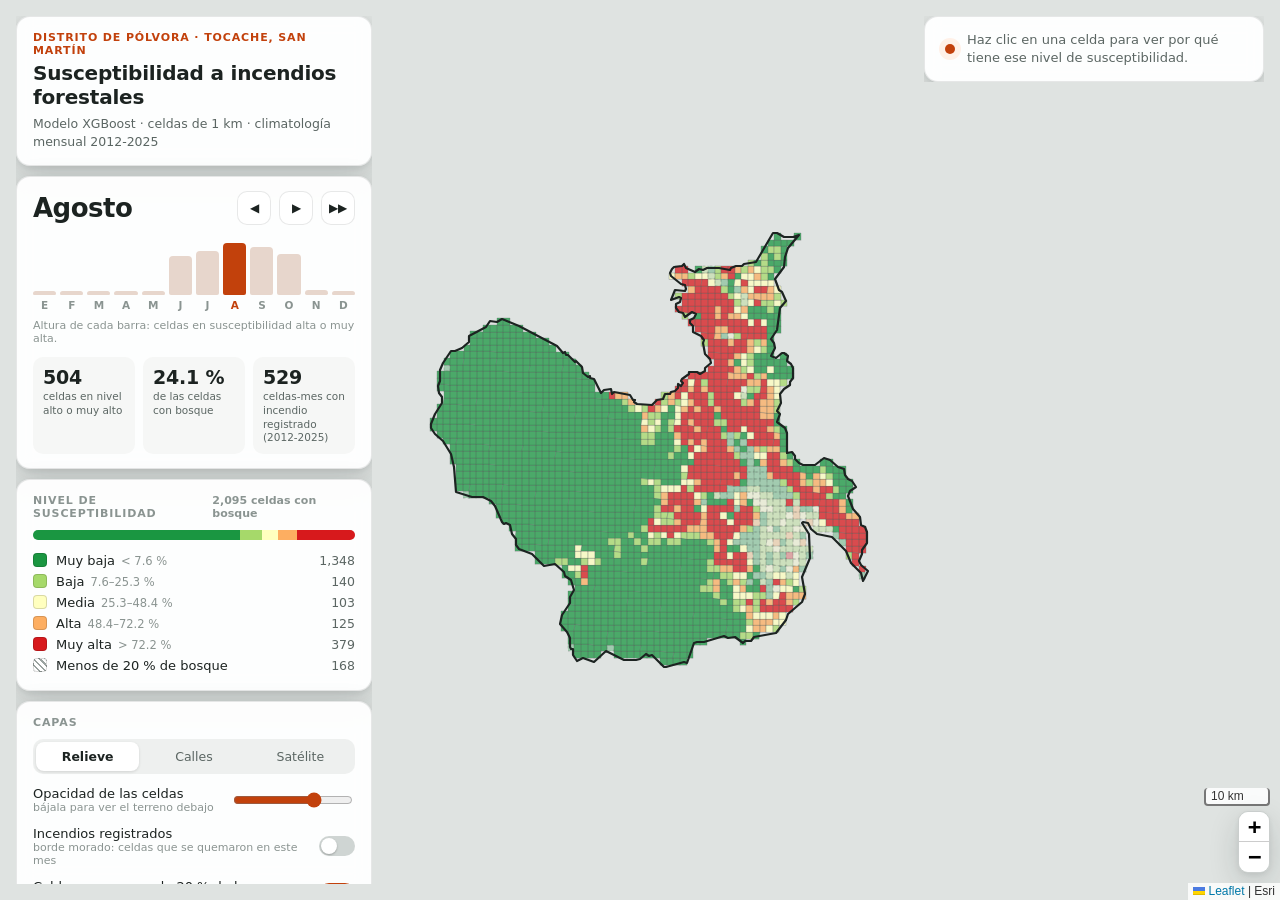
==== visor/index.html @ 97276f07 "Visor web del proyecto" ====
<!DOCTYPE html>
<!--
Visor de susceptibilidad mensual a incendios forestales - distrito de Polvora.
Abrir este archivo con doble clic (no necesita servidor). Lee:
  lib/leaflet.js, lib/leaflet.css  (copia local de Leaflet 1.9.4)
  datos.js                         (generado por src/fase8_mapas.py)
El mapa base (Esri) necesita internet; sin conexion las celdas se muestran
igual sobre fondo gris. OpenStreetMap y CARTO no se usan porque rechazan
las paginas abiertas como archivo local.
-->
<html lang="es">
<head>
<meta charset="utf-8">
<meta name="viewport" content="width=device-width, initial-scale=1">
<title>Susceptibilidad a incendios forestales · Pólvora</title>
<link rel="stylesheet" href="lib/leaflet.css">
<style>
  :root {
    --fondo-panel: rgba(255, 255, 255, 0.94);
    --texto: #1c2321;
    --texto-suave: #5b6663;
    --texto-tenue: #8a9491;
    --borde: rgba(28, 35, 33, 0.10);
    --acento: #c2410c;
    --acento-suave: #fff1e8;
    --sube: #c0262d;
    --baja: #2563a8;
    --sombra: 0 10px 30px rgba(20, 30, 28, 0.16), 0 2px 6px rgba(20, 30, 28, 0.08);
    --radio: 14px;
  }
  * { box-sizing: border-box; }
  html, body { margin: 0; height: 100%; }
  body {
    font-family: "Segoe UI Variable Text", "Segoe UI", system-ui, -apple-system, Roboto, sans-serif;
    color: var(--texto); background: #dfe3e1; overflow: hidden;
    -webkit-font-smoothing: antialiased;
  }
  #mapa { position: absolute; inset: 0; background: #dfe3e1; }
  .num { font-variant-numeric: tabular-nums; }

  /* ---------- paneles flotantes ---------- */
  .panel {
    position: absolute; z-index: 1000; top: 16px;
    max-height: calc(100% - 32px); overflow-y: auto; scrollbar-width: thin;
    display: flex; flex-direction: column; gap: 10px;
  }
  #panel { left: 16px; width: 356px; }
  #detalle { right: 16px; width: 340px; }
  #detalleContenido { display: flex; flex-direction: column; gap: 10px; }
  #detalleContenido[hidden] { display: none; }
  .tarjeta {
    background: var(--fondo-panel); backdrop-filter: blur(8px);
    border: 1px solid var(--borde); border-radius: var(--radio); box-shadow: var(--sombra);
    padding: 14px 16px;
  }
  .eyebrow { font-size: 11px; letter-spacing: .08em; text-transform: uppercase; color: var(--acento); font-weight: 600; }
  h1 { font-size: 20px; line-height: 1.2; margin: 4px 0 6px; font-weight: 700; letter-spacing: -.01em; }
  .sub { font-size: 12.5px; color: var(--texto-suave); line-height: 1.45; }
  h2 {
    font-size: 11px; letter-spacing: .08em; text-transform: uppercase; color: var(--texto-tenue);
    margin: 0 0 10px; font-weight: 600; display: flex; align-items: center; justify-content: space-between;
  }

  /* ---------- mes y linea de tiempo ---------- */
  .mes-cabecera { display: flex; align-items: center; gap: 8px; margin-bottom: 12px; }
  .mes-nombre { font-size: 26px; font-weight: 700; letter-spacing: -.02em; flex: 1; }
  .boton-icono {
    width: 34px; height: 34px; border-radius: 10px; border: 1px solid var(--borde); background: #fff;
    display: grid; place-items: center; cursor: pointer; color: var(--texto); font-size: 12px;
    transition: background .15s, border-color .15s;
  }
  .boton-icono:hover { background: #f3f5f4; }
  .boton-icono.activo { background: var(--acento); border-color: var(--acento); color: #fff; }
  .linea-tiempo { display: grid; grid-template-columns: repeat(12, 1fr); gap: 4px; align-items: end; height: 74px; }
  .barra-mes { display: flex; flex-direction: column; align-items: center; gap: 4px; height: 100%; justify-content: flex-end; cursor: pointer; }
  .barra-mes .barra { width: 100%; border-radius: 4px 4px 2px 2px; background: #e7d6cc; min-height: 3px; transition: background .15s; }
  .barra-mes:hover .barra { background: #f0a57c; }
  .barra-mes.activo .barra { background: var(--acento); }
  .barra-mes .letra { font-size: 10.5px; color: var(--texto-tenue); font-weight: 600; }
  .barra-mes.activo .letra { color: var(--acento); }
  .nota-linea { font-size: 11px; color: var(--texto-tenue); margin-top: 8px; }

  .kpis { display: grid; grid-template-columns: repeat(3, 1fr); gap: 8px; margin-top: 12px; }
  .kpi { background: #f6f7f6; border-radius: 10px; padding: 9px 10px; }
  .kpi .valor { font-size: 19px; font-weight: 700; letter-spacing: -.01em; }
  .kpi .etiqueta { font-size: 10.5px; color: var(--texto-suave); line-height: 1.3; margin-top: 2px; }

  /* ---------- leyenda ---------- */
  .barra-proporcion { display: flex; height: 10px; border-radius: 5px; overflow: hidden; margin-bottom: 10px; background: #eee; }
  .barra-proporcion span { transition: flex-grow .3s ease; }
  .fila-leyenda { display: grid; grid-template-columns: 14px 1fr auto; gap: 9px; align-items: center; font-size: 13px; padding: 3px 0; }
  .muestra { width: 14px; height: 14px; border-radius: 4px; border: 1px solid rgba(0,0,0,.15); }
  .rango { color: var(--texto-tenue); font-size: 11.5px; margin-left: 6px; }
  .conteo { color: var(--texto-suave); font-size: 12.5px; }
  .rayado { background: repeating-linear-gradient(45deg, #fff, #fff 3px, #9aa3a0 3px, #9aa3a0 4.5px); }

  /* ---------- capas ---------- */
  .segmentado { display: grid; grid-template-columns: repeat(3, 1fr); background: #eef0ef; border-radius: 10px; padding: 3px; gap: 3px; }
  .segmentado button {
    border: 0; background: transparent; padding: 7px 4px; border-radius: 8px; font: inherit; font-size: 12.5px;
    color: var(--texto-suave); cursor: pointer;
  }
  .segmentado button.activo { background: #fff; color: var(--texto); font-weight: 600; box-shadow: 0 1px 3px rgba(0,0,0,.12); }
  .control { display: flex; align-items: center; justify-content: space-between; gap: 12px; font-size: 13px; margin-top: 12px; }
  .control .texto small { display: block; color: var(--texto-tenue); font-size: 11px; }
  input[type=range] { width: 120px; accent-color: var(--acento); }
  .interruptor { position: relative; width: 36px; height: 20px; flex-shrink: 0; }
  .interruptor input { opacity: 0; width: 0; height: 0; }
  .interruptor span { position: absolute; inset: 0; background: #cfd5d3; border-radius: 20px; cursor: pointer; transition: background .2s; }
  .interruptor span::before {
    content: ""; position: absolute; width: 16px; height: 16px; left: 2px; top: 2px; background: #fff;
    border-radius: 50%; transition: transform .2s; box-shadow: 0 1px 2px rgba(0,0,0,.25);
  }
  .interruptor input:checked + span { background: var(--acento); }
  .interruptor input:checked + span::before { transform: translateX(16px); }

  details summary { cursor: pointer; font-size: 13px; font-weight: 600; list-style: none; display: flex; justify-content: space-between; }
  details summary::-webkit-details-marker { display: none; }
  details summary::after { content: "+"; color: var(--texto-tenue); font-weight: 400; }
  details[open] summary::after { content: "−"; }
  details p { font-size: 12.5px; color: var(--texto-suave); line-height: 1.55; margin: 8px 0 0; }

  /* ---------- detalle de celda ---------- */
  .detalle-cabecera { display: flex; justify-content: space-between; align-items: flex-start; }
  .cerrar { border: 0; background: transparent; font-size: 22px; line-height: 1; color: var(--texto-tenue); cursor: pointer; padding: 0 4px; }
  .cerrar:hover { color: var(--texto); }
  .indice { display: flex; align-items: center; gap: 12px; margin: 6px 0 6px; }
  .indice .grande { font-size: 40px; font-weight: 700; letter-spacing: -.03em; }
  .insignia { display: inline-block; padding: 4px 11px; border-radius: 20px; font-size: 12px; font-weight: 700; }
  .aclaracion { font-size: 11.5px; color: var(--texto-tenue); line-height: 1.4; }
  .aviso { margin-top: 8px; font-size: 12px; background: #fff7e0; border: 1px solid #f1dc9c; color: #6b5310; border-radius: 8px; padding: 6px 9px; }

  .factor { padding: 9px 0; border-top: 1px solid var(--borde); }
  .factor:first-child { border-top: 0; padding-top: 0; }
  .factor-cabecera { display: flex; justify-content: space-between; gap: 8px; font-size: 13.5px; }
  .factor-cabecera b { font-weight: 600; }
  .factor-meta { font-size: 11.5px; color: var(--texto-tenue); margin: 2px 0 7px; }
  .pista { position: relative; height: 8px; background: #eef0ef; border-radius: 4px; }
  .pista::after { content: ""; position: absolute; left: 50%; top: -3px; bottom: -3px; width: 1.5px; background: #9aa3a0; }
  .pista .relleno { position: absolute; top: 0; bottom: 0; border-radius: 4px; }
  .efecto { font-size: 12px; font-weight: 600; white-space: nowrap; }
  .efecto.sube { color: var(--sube); } .efecto.baja { color: var(--baja); }
  .ejes { display: flex; justify-content: space-between; font-size: 10.5px; color: var(--texto-tenue); margin-top: 8px; }

  .anio { display: grid; grid-template-columns: repeat(12, 1fr); gap: 3px; align-items: end; height: 70px; }
  .anio .col { display: flex; flex-direction: column; align-items: center; justify-content: flex-end; gap: 3px; height: 100%; cursor: pointer; }
  .anio .col .b { width: 100%; border-radius: 3px; min-height: 3px; border: 1px solid rgba(0,0,0,.12); }
  .anio .col span { font-size: 10px; color: var(--texto-tenue); }
  .anio .col.activo span { color: var(--texto); font-weight: 700; }
  .anio .col.activo .b { outline: 2px solid var(--texto); outline-offset: 1px; }
  .anio .fuego { font-size: 9px; color: #7a1fa2 !important; height: 10px; line-height: 10px; }

  .datos { display: grid; grid-template-columns: 1fr auto; gap: 6px 12px; font-size: 12.5px; margin: 0; }
  .datos dt { color: var(--texto-suave); }
  .datos dd { margin: 0; text-align: right; font-weight: 600; }

  .vacio-detalle { font-size: 13px; color: var(--texto-suave); display: flex; gap: 12px; align-items: center; line-height: 1.4; }
  .vacio-detalle .punto { width: 10px; height: 10px; border-radius: 50%; background: var(--acento); box-shadow: 0 0 0 6px var(--acento-suave); flex-shrink: 0; margin-left: 4px; }

  /* ---------- leaflet ---------- */
  .leaflet-bar { border: 1px solid var(--borde) !important; box-shadow: var(--sombra) !important; border-radius: 10px !important; overflow: hidden; }
  .leaflet-control-scale-line { border-radius: 4px; background: rgba(255,255,255,.85); }
  .tooltip-celda {
    background: #1c2321; color: #fff; border: 0; border-radius: 8px; padding: 6px 9px;
    font: 12px "Segoe UI", system-ui, sans-serif; box-shadow: 0 4px 12px rgba(0,0,0,.25);
  }
  .tooltip-celda::before { display: none; }
  .tooltip-celda b { font-weight: 700; }

  @media (max-width: 820px) {
    #panel { left: 8px; right: 8px; top: auto; bottom: 8px; width: auto; max-height: 46%; }
    #detalle { left: 8px; right: 8px; top: 8px; width: auto; max-height: 50%; }
    .kpi .valor { font-size: 16px; }
  }
</style>
</head>
<body>
<div id="mapa"></div>

<aside id="panel" class="panel">
  <section class="tarjeta">
    <div class="eyebrow">Distrito de Pólvora · Tocache, San Martín</div>
    <h1>Susceptibilidad a incendios forestales</h1>
    <div class="sub" id="subtitulo"></div>
  </section>

  <section class="tarjeta">
    <div class="mes-cabecera">
      <div class="mes-nombre" id="mesNombre"></div>
      <button class="boton-icono" id="anterior" title="Mes anterior (←)">&#9664;</button>
      <button class="boton-icono" id="reproducir" title="Recorrer los 12 meses (barra espaciadora)">&#9654;</button>
      <button class="boton-icono" id="siguiente" title="Mes siguiente (→)">&#9654;&#9654;</button>
    </div>
    <div class="linea-tiempo" id="lineaTiempo"></div>
    <div class="nota-linea">Altura de cada barra: celdas en susceptibilidad alta o muy alta.</div>
    <div class="kpis">
      <div class="kpi"><div class="valor num" id="kpiAlto"></div><div class="etiqueta">celdas en nivel alto o muy alto</div></div>
      <div class="kpi"><div class="valor num" id="kpiPct"></div><div class="etiqueta">de las celdas con bosque</div></div>
      <div class="kpi"><div class="valor num" id="kpiFuegos"></div><div class="etiqueta">celdas-mes con incendio registrado (2012-2025)</div></div>
    </div>
  </section>

  <section class="tarjeta">
    <h2>Nivel de susceptibilidad <span id="totalCeldas" class="num" style="text-transform:none;letter-spacing:0"></span></h2>
    <div class="barra-proporcion" id="barraProporcion"></div>
    <div id="leyenda"></div>
  </section>

  <section class="tarjeta">
    <h2>Capas</h2>
    <div class="segmentado" id="fondos"></div>
    <div class="control">
      <div class="texto">Opacidad de las celdas<small>bájala para ver el terreno debajo</small></div>
      <input type="range" id="opacidad" min="0.15" max="1" step="0.05" value="0.75">
    </div>
    <div class="control">
      <div class="texto">Incendios registrados<small>borde morado: celdas que se quemaron en este mes</small></div>
      <label class="interruptor"><input type="checkbox" id="verHistoricos"><span></span></label>
    </div>
    <div class="control">
      <div class="texto">Celdas con menos de 20 % de bosque<small>fuera del dominio del modelo (rayadas)</small></div>
      <label class="interruptor"><input type="checkbox" id="verFueraDominio" checked><span></span></label>
    </div>
  </section>

  <section class="tarjeta">
    <details>
      <summary>Cómo leer este mapa</summary>
      <p id="notaMetodo"></p>
    </details>
  </section>
</aside>

<aside id="detalle" class="panel">
  <section class="tarjeta" id="detalleVacio">
    <div class="vacio-detalle"><span class="punto"></span>Haz clic en una celda para ver por qué tiene ese nivel de susceptibilidad.</div>
  </section>
  <div id="detalleContenido" hidden>
    <section class="tarjeta">
      <div class="detalle-cabecera">
        <div class="eyebrow" id="dCelda"></div>
        <button class="cerrar" id="cerrar" title="Cerrar (Esc)">&times;</button>
      </div>
      <div class="indice"><span class="grande num" id="dProb"></span><span class="insignia" id="dNivel"></span></div>
      <div class="aclaracion">Índice relativo del modelo: sirve para comparar celdas y meses, no es la probabilidad real de que ocurra un incendio.</div>
      <div id="dAviso"></div>
    </section>
    <section class="tarjeta">
      <h2>¿Por qué este nivel? <span style="text-transform:none;letter-spacing:0">factores SHAP</span></h2>
      <div id="dFactores"></div>
      <div class="ejes"><span>&#9664; reduce el riesgo</span><span>aumenta el riesgo &#9654;</span></div>
    </section>
    <section class="tarjeta">
      <h2>A lo largo del año <span style="text-transform:none;letter-spacing:0;color:#7a1fa2">● con incendio registrado</span></h2>
      <div class="anio" id="dAnio"></div>
    </section>
    <section class="tarjeta">
      <h2>Datos de la celda</h2>
      <dl class="datos" id="dDatos"></dl>
    </section>
  </div>
</aside>

<script src="lib/leaflet.js"></script>
<script src="datos.js"></script>
<script>
const NOMBRE_DIMENSION = { climatica: "Climática", topografica: "Topográfica", ambiental: "Ambiental", antropogenica: "Antropogénica" };
const LETRAS = ["E", "F", "M", "A", "M", "J", "J", "A", "S", "O", "N", "D"];
const fmt = (v, d = 0) => v.toLocaleString("es-PE", { minimumFractionDigits: d, maximumFractionDigits: d });
const $ = id => document.getElementById(id);

// Resumen por mes, solo con las celdas del dominio del modelo (>= 20 % de bosque)
const dominio = CELDAS.filter(c => c.dom);
const resumen = META.meses.map((_, m) => {
  const conteo = [0, 0, 0, 0, 0];
  dominio.forEach(c => conteo[c.n[m]]++);
  return { conteo, alto: conteo[3] + conteo[4], fuegos: CELDAS.reduce((s, c) => s + c.h[m], 0) };
});
const maxAlto = Math.max(...resumen.map(r => r.alto));

// --- mapa ---
const mapa = L.map("mapa", { preferCanvas: true, zoomControl: false });
L.control.zoom({ position: "bottomright" }).addTo(mapa);
L.control.scale({ imperial: false, position: "bottomright" }).addTo(mapa);
// OpenStreetMap (403) y CARTO (piden clave) rechazan las paginas abiertas como archivo local; Esri si las acepta.
const fondos = {
  "Relieve": L.tileLayer("https://server.arcgisonline.com/ArcGIS/rest/services/World_Topo_Map/MapServer/tile/{z}/{y}/{x}", { maxZoom: 18, attribution: "Esri" }),
  "Calles": L.tileLayer("https://server.arcgisonline.com/ArcGIS/rest/services/World_Street_Map/MapServer/tile/{z}/{y}/{x}", { maxZoom: 18, attribution: "Esri" }),
  "Satélite": L.tileLayer("https://server.arcgisonline.com/ArcGIS/rest/services/World_Imagery/MapServer/tile/{z}/{y}/{x}", { maxZoom: 18, attribution: "Esri, Maxar" }),
};
let fondoActual = "Relieve";
fondos[fondoActual].addTo(mapa);

const limite = L.geoJSON(META.distrito, { style: { color: "#1c2321", weight: 2.2, fill: false }, interactive: false }).addTo(mapa);
const ancho = innerWidth > 820;
mapa.fitBounds(limite.getBounds(), { paddingTopLeft: [ancho ? 390 : 10, 20], paddingBottomRight: [ancho ? 370 : 10, 20] });

let mes = 7;            // agosto: el mes con mas incendios
let seleccion = null;
let temporizador = null;

const poligonos = CELDAS.map((c, i) => {
  const capa = L.polygon(c.g.map(([x, y]) => [y, x]), { weight: 0.3, color: "#5b6663" });
  capa.on("click", () => { seleccion = i; actualizar(); });
  capa.bindTooltip(() =>
    `<b>${fmt(c.p[mes] * 100, 1)} %</b> · ${META.niveles[c.n[mes]]}<br><span style="opacity:.7">${c.id}${c.dom ? "" : " · fuera del dominio"}</span>`,
    { sticky: true, className: "tooltip-celda", direction: "top", offset: [0, -6] });
  return capa.addTo(mapa);
});
limite.bringToFront();

// --- contenido fijo ---
$("subtitulo").textContent = `Modelo ${META.modelo} · celdas de 1 km · climatología mensual 2012-2025`;
$("notaMetodo").innerHTML =
  `Cada celda se colorea según el índice que da el modelo ${META.modelo} con las condiciones típicas del mes: ` +
  `lluvia, temperatura y verdor (NDVI) promedio del mes anterior entre 2012 y 2025, cobertura MapBiomas de 2024, ` +
  `relieve y distancias a carreteras y centros poblados. Los cinco niveles se definieron con cortes naturales de Jenks, ` +
  `iguales para los doce meses, de modo que un color significa lo mismo en todo el año.<br><br>` +
  `El modelo se entrenó solo con celdas de al menos 20 % de bosque; en las demás (rayadas) el resultado es una extrapolación. ` +
  `Al hacer clic en una celda, los factores SHAP muestran cuánto empuja cada indicador el índice hacia arriba o hacia abajo.`;

META.meses.forEach((nombre, m) => {
  const col = document.createElement("div");
  col.className = "barra-mes";
  col.title = `${nombre}: ${resumen[m].alto} celdas en nivel alto o muy alto`;
  col.innerHTML = `<div class="barra" style="height:${Math.max(4, resumen[m].alto / maxAlto * 52)}px"></div><span class="letra">${LETRAS[m]}</span>`;
  col.onclick = () => { detener(); mes = m; actualizar(); };
  $("lineaTiempo").appendChild(col);
});

Object.keys(fondos).forEach(nombre => {
  const b = document.createElement("button");
  b.textContent = nombre;
  b.onclick = () => {
    mapa.removeLayer(fondos[fondoActual]);
    fondoActual = nombre;
    fondos[nombre].addTo(mapa);
    if (nombre === "Satélite" && +$("opacidad").value > 0.55) $("opacidad").value = 0.5;
    actualizar();
  };
  $("fondos").appendChild(b);
});

function detener() {
  clearInterval(temporizador); temporizador = null;
  $("reproducir").classList.remove("activo"); $("reproducir").innerHTML = "&#9654;";
}
$("reproducir").onclick = () => {
  if (temporizador) return detener();
  $("reproducir").classList.add("activo"); $("reproducir").innerHTML = "&#10074;&#10074;";
  temporizador = setInterval(() => { mes = (mes + 1) % 12; actualizar(); }, 1300);
};
$("anterior").onclick = () => { detener(); mes = (mes + 11) % 12; actualizar(); };
$("siguiente").onclick = () => { detener(); mes = (mes + 1) % 12; actualizar(); };
$("cerrar").onclick = () => { seleccion = null; actualizar(); };
["verHistoricos", "verFueraDominio", "opacidad"].forEach(id => $(id).addEventListener("input", actualizar));
document.addEventListener("keydown", e => {
  if (e.key === "ArrowLeft") $("anterior").click();
  if (e.key === "ArrowRight") $("siguiente").click();
  if (e.key === "Escape") $("cerrar").click();
  if (e.key === " ") { e.preventDefault(); $("reproducir").click(); }
});

function rangoNivel(k) {
  const c = [0, ...META.cortes, 1].map(v => fmt(v * 100, 1));
  return k === 0 ? `< ${c[1]} %` : k === 4 ? `> ${c[4]} %` : `${c[k]}–${c[k + 1]} %`;
}

function valorIndicador(c, clave) {
  const mesPrevio = META.meses[(mes + 11) % 12].toLowerCase();
  switch (clave) {
    case "precip_mm": return `${fmt(c.pr[mes], 1)} mm en ${mesPrevio}`;
    case "temp_max_c": return `${fmt(c.tm[mes], 1)} °C en ${mesPrevio}`;
    case "ndvi": return `${fmt(c.nd[mes], 2)} en ${mesPrevio}`;
    case "elevacion": return `${fmt(c.elev)} m`;
    case "pendiente": return `${fmt(c.pend, 1)}°`;
    case "clase_mapbiomas": return META.clases[c.clase] || `clase ${c.clase}`;
    case "dist_carretera_m": return `${fmt(c.dcar / 1000, 1)} km`;
    case "dist_zona_residencial_m": return `${fmt(c.dres / 1000, 1)} km`;
  }
}

// Texto oscuro sobre los colores claros de la escala (baja, media)
const colorTexto = k => (k === 1 || k === 2) ? "#2b2f12" : "#fff";

function pintarMapa() {
  const verHist = $("verHistoricos").checked, verFuera = $("verFueraDominio").checked;
  const op = +$("opacidad").value;
  CELDAS.forEach((c, i) => {
    const visible = c.dom || verFuera;
    const fuego = verHist && c.h[mes] > 0;
    const elegida = i === seleccion;
    poligonos[i].setStyle({
      fillColor: META.colores[c.n[mes]],
      fillOpacity: visible ? (c.dom ? op : op * 0.4) : 0,
      opacity: visible ? 1 : 0,
      color: elegida ? "#111" : fuego ? "#7a1fa2" : "#5b6663",
      weight: elegida ? 3 : fuego ? 2 : 0.3,
      dashArray: c.dom || elegida ? null : "2 3",
    });
  });
  if (seleccion !== null) poligonos[seleccion].bringToFront();
}

function pintarPanel() {
  const r = resumen[mes];
  $("mesNombre").textContent = META.meses[mes];
  document.querySelectorAll(".barra-mes").forEach((b, m) => b.classList.toggle("activo", m === mes));
  document.querySelectorAll("#fondos button").forEach(b => b.classList.toggle("activo", b.textContent === fondoActual));
  $("kpiAlto").textContent = fmt(r.alto);
  $("kpiPct").textContent = `${fmt(r.alto / dominio.length * 100, 1)} %`;
  $("kpiFuegos").textContent = fmt(r.fuegos);

  $("totalCeldas").textContent = `${fmt(dominio.length)} celdas con bosque`;
  $("barraProporcion").innerHTML = r.conteo.map((n, k) => `<span style="flex-grow:${n};background:${META.colores[k]}"></span>`).join("");
  $("leyenda").innerHTML = META.niveles.map((nombre, k) =>
    `<div class="fila-leyenda"><span class="muestra" style="background:${META.colores[k]}"></span>` +
    `<span>${nombre}<span class="rango">${rangoNivel(k)}</span></span><span class="conteo num">${fmt(r.conteo[k])}</span></div>`
  ).join("") +
    `<div class="fila-leyenda"><span class="muestra rayado"></span><span>Menos de 20 % de bosque</span><span class="conteo num">${fmt(CELDAS.length - dominio.length)}</span></div>`;
}

function pintarDetalle() {
  const hay = seleccion !== null;
  $("detalleVacio").hidden = hay;
  $("detalleContenido").hidden = !hay;
  if (!hay) return;
  const c = CELDAS[seleccion], k = c.n[mes];

  $("dCelda").textContent = `Celda ${c.id} · ${META.meses[mes]}`;
  $("dProb").textContent = `${fmt(c.p[mes] * 100, 1)} %`;
  $("dNivel").textContent = META.niveles[k];
  $("dNivel").style.background = META.colores[k];
  $("dNivel").style.color = colorTexto(k);
  $("dAviso").innerHTML = c.dom ? "" :
    `<div class="aviso">Esta celda tiene ${fmt(c.bosque, 1)} % de bosque, menos del 20 % con que se entrenó el modelo: tómalo como una extrapolación.</div>`;

  const factores = c.f[mes];
  const maxAbs = Math.max(...factores.map(([, v]) => Math.abs(v)));
  $("dFactores").innerHTML = factores.map(([idx, v], r) => {
    const sube = v >= 0, largo = Math.abs(v) / maxAbs * 50;
    const relleno = sube ? `left:50%;width:${largo}%;background:var(--sube)` : `right:50%;width:${largo}%;background:var(--baja)`;
    return `<div class="factor">
      <div class="factor-cabecera"><span>${r + 1}. <b>${META.indicadores[idx]}</b></span>
        <span class="efecto ${sube ? "sube" : "baja"}">${sube ? "▲ aumenta" : "▼ reduce"}</span></div>
      <div class="factor-meta">${NOMBRE_DIMENSION[META.dimension[idx]]} · ${valorIndicador(c, META.claves[idx])} · SHAP ${sube ? "+" : ""}${fmt(v, 2)}</div>
      <div class="pista"><div class="relleno" style="${relleno}"></div></div>
    </div>`;
  }).join("");

  const maxP = Math.max(...c.p, 1e-9);
  $("dAnio").innerHTML = c.p.map((p, m) =>
    `<div class="col${m === mes ? " activo" : ""}" data-mes="${m}"
       title="${META.meses[m]}: ${fmt(p * 100, 1)} % · ${META.niveles[c.n[m]]}${c.h[m] ? ` · ${c.h[m]} incendio(s) registrado(s)` : ""}">
      <span class="fuego">${c.h[m] ? "●" : ""}</span>
      <div class="b" style="height:${Math.max(3, p / maxP * 42)}px;background:${META.colores[c.n[m]]}"></div><span>${LETRAS[m]}</span></div>`
  ).join("");
  document.querySelectorAll("#dAnio .col").forEach(col => col.onclick = () => { detener(); mes = +col.dataset.mes; actualizar(); });

  $("dDatos").innerHTML = [
    ["Bosque en 2024", `${fmt(c.bosque, 1)} %`],
    ["Cobertura 2024", META.clases[c.clase] || `clase ${c.clase}`],
    ["Elevación", `${fmt(c.elev)} m`],
    ["Pendiente", `${fmt(c.pend, 1)}°`],
    ["Distancia a carretera", `${fmt(c.dcar / 1000, 1)} km`],
    ["Distancia a centro poblado", `${fmt(c.dres / 1000, 1)} km`],
    [`Incendios en ${META.meses[mes].toLowerCase()} (2012-2025)`, fmt(c.h[mes])],
    ["Incendios en todo el año (2012-2025)", fmt(c.h.reduce((a, b) => a + b, 0))],
  ].map(([k, v]) => `<dt>${k}</dt><dd class="num">${v}</dd>`).join("");
}

function actualizar() { pintarMapa(); pintarPanel(); pintarDetalle(); }
actualizar();
</script>
</body>
</html>
---- visor/lib/leaflet.css ----
/* required styles */

.leaflet-pane,
.leaflet-tile,
.leaflet-marker-icon,
.leaflet-marker-shadow,
.leaflet-tile-container,
.leaflet-pane > svg,
.leaflet-pane > canvas,
.leaflet-zoom-box,
.leaflet-image-layer,
.leaflet-layer {
	position: absolute;
	left: 0;
	top: 0;
	}
.leaflet-container {
	overflow: hidden;
	}
.leaflet-tile,
.leaflet-marker-icon,
.leaflet-marker-shadow {
	-webkit-user-select: none;
	   -moz-user-select: none;
	        user-select: none;
	  -webkit-user-drag: none;
	}
/* Prevents IE11 from highlighting tiles in blue */
.leaflet-tile::selection {
	background: transparent;
}
/* Safari renders non-retina tile on retina better with this, but Chrome is worse */
.leaflet-safari .leaflet-tile {
	image-rendering: -webkit-optimize-contrast;
	}
/* hack that prevents hw layers "stretching" when loading new tiles */
.leaflet-safari .leaflet-tile-container {
	width: 1600px;
	height: 1600px;
	-webkit-transform-origin: 0 0;
	}
.leaflet-marker-icon,
.leaflet-marker-shadow {
	display: block;
	}
/* .leaflet-container svg: reset svg max-width decleration shipped in Joomla! (joomla.org) 3.x */
/* .leaflet-container img: map is broken in FF if you have max-width: 100% on tiles */
.leaflet-container .leaflet-overlay-pane svg {
	max-width: none !important;
	max-height: none !important;
	}
.leaflet-container .leaflet-marker-pane img,
.leaflet-container .leaflet-shadow-pane img,
.leaflet-container .leaflet-tile-pane img,
.leaflet-container img.leaflet-image-layer,
.leaflet-container .leaflet-tile {
	max-width: none !important;
	max-height: none !important;
	width: auto;
	padding: 0;
	}

.leaflet-container img.leaflet-tile {
	/* See: https://bugs.chromium.org/p/chromium/issues/detail?id=600120 */
	mix-blend-mode: plus-lighter;
}

.leaflet-container.leaflet-touch-zoom {
	-ms-touch-action: pan-x pan-y;
	touch-action: pan-x pan-y;
	}
.leaflet-container.leaflet-touch-drag {
	-ms-touch-action: pinch-zoom;
	/* Fallback for FF which doesn't support pinch-zoom */
	touch-action: none;
	touch-action: pinch-zoom;
}
.leaflet-container.leaflet-touch-drag.leaflet-touch-zoom {
	-ms-touch-action: none;
	touch-action: none;
}
.leaflet-container {
	-webkit-tap-highlight-color: transparent;
}
.leaflet-container a {
	-webkit-tap-highlight-color: rgba(51, 181, 229, 0.4);
}
.leaflet-tile {
	filter: inherit;
	visibility: hidden;
	}
.leaflet-tile-loaded {
	visibility: inherit;
	}
.leaflet-zoom-box {
	width: 0;
	height: 0;
	-moz-box-sizing: border-box;
	     box-sizing: border-box;
	z-index: 800;
	}
/* workaround for https://bugzilla.mozilla.org/show_bug.cgi?id=888319 */
.leaflet-overlay-pane svg {
	-moz-user-select: none;
	}

.leaflet-pane         { z-index: 400; }

.leaflet-tile-pane    { z-index: 200; }
.leaflet-overlay-pane { z-index: 400; }
.leaflet-shadow-pane  { z-index: 500; }
.leaflet-marker-pane  { z-index: 600; }
.leaflet-tooltip-pane   { z-index: 650; }
.leaflet-popup-pane   { z-index: 700; }

.leaflet-map-pane canvas { z-index: 100; }
.leaflet-map-pane svg    { z-index: 200; }

.leaflet-vml-shape {
	width: 1px;
	height: 1px;
	}
.lvml {
	behavior: url(#default#VML);
	display: inline-block;
	position: absolute;
	}


/* control positioning */

.leaflet-control {
	position: relative;
	z-index: 800;
	pointer-events: visiblePainted; /* IE 9-10 doesn't have auto */
	pointer-events: auto;
	}
.leaflet-top,
.leaflet-bottom {
	position: absolute;
	z-index: 1000;
	pointer-events: none;
	}
.leaflet-top {
	top: 0;
	}
.leaflet-right {
	right: 0;
	}
.leaflet-bottom {
	bottom: 0;
	}
.leaflet-left {
	left: 0;
	}
.leaflet-control {
	float: left;
	clear: both;
	}
.leaflet-right .leaflet-control {
	float: right;
	}
.leaflet-top .leaflet-control {
	margin-top: 10px;
	}
.leaflet-bottom .leaflet-control {
	margin-bottom: 10px;
	}
.leaflet-left .leaflet-control {
	margin-left: 10px;
	}
.leaflet-right .leaflet-control {
	margin-right: 10px;
	}


/* zoom and fade animations */

.leaflet-fade-anim .leaflet-popup {
	opacity: 0;
	-webkit-transition: opacity 0.2s linear;
	   -moz-transition: opacity 0.2s linear;
	        transition: opacity 0.2s linear;
	}
.leaflet-fade-anim .leaflet-map-pane .leaflet-popup {
	opacity: 1;
	}
.leaflet-zoom-animated {
	-webkit-transform-origin: 0 0;
	    -ms-transform-origin: 0 0;
	        transform-origin: 0 0;
	}
svg.leaflet-zoom-animated {
	will-change: transform;
}

.leaflet-zoom-anim .leaflet-zoom-animated {
	-webkit-transition: -webkit-transform 0.25s cubic-bezier(0,0,0.25,1);
	   -moz-transition:    -moz-transform 0.25s cubic-bezier(0,0,0.25,1);
	        transition:         transform 0.25s cubic-bezier(0,0,0.25,1);
	}
.leaflet-zoom-anim .leaflet-tile,
.leaflet-pan-anim .leaflet-tile {
	-webkit-transition: none;
	   -moz-transition: none;
	        transition: none;
	}

.leaflet-zoom-anim .leaflet-zoom-hide {
	visibility: hidden;
	}


/* cursors */

.leaflet-interactive {
	cursor: pointer;
	}
.leaflet-grab {
	cursor: -webkit-grab;
	cursor:    -moz-grab;
	cursor:         grab;
	}
.leaflet-crosshair,
.leaflet-crosshair .leaflet-interactive {
	cursor: crosshair;
	}
.leaflet-popup-pane,
.leaflet-control {
	cursor: auto;
	}
.leaflet-dragging .leaflet-grab,
.leaflet-dragging .leaflet-grab .leaflet-interactive,
.leaflet-dragging .leaflet-marker-draggable {
	cursor: move;
	cursor: -webkit-grabbing;
	cursor:    -moz-grabbing;
	cursor:         grabbing;
	}

/* marker & overlays interactivity */
.leaflet-marker-icon,
.leaflet-marker-shadow,
.leaflet-image-layer,
.leaflet-pane > svg path,
.leaflet-tile-container {
	pointer-events: none;
	}

.leaflet-marker-icon.leaflet-interactive,
.leaflet-image-layer.leaflet-interactive,
.leaflet-pane > svg path.leaflet-interactive,
svg.leaflet-image-layer.leaflet-interactive path {
	pointer-events: visiblePainted; /* IE 9-10 doesn't have auto */
	pointer-events: auto;
	}

/* visual tweaks */

.leaflet-container {
	background: #ddd;
	outline-offset: 1px;
	}
.leaflet-container a {
	color: #0078A8;
	}
.leaflet-zoom-box {
	border: 2px dotted #38f;
	background: rgba(255,255,255,0.5);
	}


/* general typography */
.leaflet-container {
	font-family: "Helvetica Neue", Arial, Helvetica, sans-serif;
	font-size: 12px;
	font-size: 0.75rem;
	line-height: 1.5;
	}


/* general toolbar styles */

.leaflet-bar {
	box-shadow: 0 1px 5px rgba(0,0,0,0.65);
	border-radius: 4px;
	}
.leaflet-bar a {
	background-color: #fff;
	border-bottom: 1px solid #ccc;
	width: 26px;
	height: 26px;
	line-height: 26px;
	display: block;
	text-align: center;
	text-decoration: none;
	color: black;
	}
.leaflet-bar a,
.leaflet-control-layers-toggle {
	background-position: 50% 50%;
	background-repeat: no-repeat;
	display: block;
	}
.leaflet-bar a:hover,
.leaflet-bar a:focus {
	background-color: #f4f4f4;
	}
.leaflet-bar a:first-child {
	border-top-left-radius: 4px;
	border-top-right-radius: 4px;
	}
.leaflet-bar a:last-child {
	border-bottom-left-radius: 4px;
	border-bottom-right-radius: 4px;
	border-bottom: none;
	}
.leaflet-bar a.leaflet-disabled {
	cursor: default;
	background-color: #f4f4f4;
	color: #bbb;
	}

.leaflet-touch .leaflet-bar a {
	width: 30px;
	height: 30px;
	line-height: 30px;
	}
.leaflet-touch .leaflet-bar a:first-child {
	border-top-left-radius: 2px;
	border-top-right-radius: 2px;
	}
.leaflet-touch .leaflet-bar a:last-child {
	border-bottom-left-radius: 2px;
	border-bottom-right-radius: 2px;
	}

/* zoom control */

.leaflet-control-zoom-in,
.leaflet-control-zoom-out {
	font: bold 18px 'Lucida Console', Monaco, monospace;
	text-indent: 1px;
	}

.leaflet-touch .leaflet-control-zoom-in, .leaflet-touch .leaflet-control-zoom-out  {
	font-size: 22px;
	}


/* layers control */

.leaflet-control-layers {
	box-shadow: 0 1px 5px rgba(0,0,0,0.4);
	background: #fff;
	border-radius: 5px;
	}
.leaflet-control-layers-toggle {
	background-image: url(images/layers.png);
	width: 36px;
	height: 36px;
	}
.leaflet-retina .leaflet-control-layers-toggle {
	background-image: url(images/layers-2x.png);
	background-size: 26px 26px;
	}
.leaflet-touch .leaflet-control-layers-toggle {
	width: 44px;
	height: 44px;
	}
.leaflet-control-layers .leaflet-control-layers-list,
.leaflet-control-layers-expanded .leaflet-control-layers-toggle {
	display: none;
	}
.leaflet-control-layers-expanded .leaflet-control-layers-list {
	display: block;
	position: relative;
	}
.leaflet-control-layers-expanded {
	padding: 6px 10px 6px 6px;
	color: #333;
	background: #fff;
	}
.leaflet-control-layers-scrollbar {
	overflow-y: scroll;
	overflow-x: hidden;
	padding-right: 5px;
	}
.leaflet-control-layers-selector {
	margin-top: 2px;
	position: relative;
	top: 1px;
	}
.leaflet-control-layers label {
	display: block;
	font-size: 13px;
	font-size: 1.08333em;
	}
.leaflet-control-layers-separator {
	height: 0;
	border-top: 1px solid #ddd;
	margin: 5px -10px 5px -6px;
	}

/* Default icon URLs */
.leaflet-default-icon-path { /* used only in path-guessing heuristic, see L.Icon.Default */
	background-image: url(images/marker-icon.png);
	}


/* attribution and scale controls */

.leaflet-container .leaflet-control-attribution {
	background: #fff;
	background: rgba(255, 255, 255, 0.8);
	margin: 0;
	}
.leaflet-control-attribution,
.leaflet-control-scale-line {
	padding: 0 5px;
	color: #333;
	line-height: 1.4;
	}
.leaflet-control-attribution a {
	text-decoration: none;
	}
.leaflet-control-attribution a:hover,
.leaflet-control-attribution a:focus {
	text-decoration: underline;
	}
.leaflet-attribution-flag {
	display: inline !important;
	vertical-align: baseline !important;
	width: 1em;
	height: 0.6669em;
	}
.leaflet-left .leaflet-control-scale {
	margin-left: 5px;
	}
.leaflet-bottom .leaflet-control-scale {
	margin-bottom: 5px;
	}
.leaflet-control-scale-line {
	border: 2px solid #777;
	border-top: none;
	line-height: 1.1;
	padding: 2px 5px 1px;
	white-space: nowrap;
	-moz-box-sizing: border-box;
	     box-sizing: border-box;
	background: rgba(255, 255, 255, 0.8);
	text-shadow: 1px 1px #fff;
	}
.leaflet-control-scale-line:not(:first-child) {
	border-top: 2px solid #777;
	border-bottom: none;
	margin-top: -2px;
	}
.leaflet-control-scale-line:not(:first-child):not(:last-child) {
	border-bottom: 2px solid #777;
	}

.leaflet-touch .leaflet-control-attribution,
.leaflet-touch .leaflet-control-layers,
.leaflet-touch .leaflet-bar {
	box-shadow: none;
	}
.leaflet-touch .leaflet-control-layers,
.leaflet-touch .leaflet-bar {
	border: 2px solid rgba(0,0,0,0.2);
	background-clip: padding-box;
	}


/* popup */

.leaflet-popup {
	position: absolute;
	text-align: center;
	margin-bottom: 20px;
	}
.leaflet-popup-content-wrapper {
	padding: 1px;
	text-align: left;
	border-radius: 12px;
	}
.leaflet-popup-content {
	margin: 13px 24px 13px 20px;
	line-height: 1.3;
	font-size: 13px;
	font-size: 1.08333em;
	min-height: 1px;
	}
.leaflet-popup-content p {
	margin: 17px 0;
	margin: 1.3em 0;
	}
.leaflet-popup-tip-container {
	width: 40px;
	height: 20px;
	position: absolute;
	left: 50%;
	margin-top: -1px;
	margin-left: -20px;
	overflow: hidden;
	pointer-events: none;
	}
.leaflet-popup-tip {
	width: 17px;
	height: 17px;
	padding: 1px;

	margin: -10px auto 0;
	pointer-events: auto;

	-webkit-transform: rotate(45deg);
	   -moz-transform: rotate(45deg);
	    -ms-transform: rotate(45deg);
	        transform: rotate(45deg);
	}
.leaflet-popup-content-wrapper,
.leaflet-popup-tip {
	background: white;
	color: #333;
	box-shadow: 0 3px 14px rgba(0,0,0,0.4);
	}
.leaflet-container a.leaflet-popup-close-button {
	position: absolute;
	top: 0;
	right: 0;
	border: none;
	text-align: center;
	width: 24px;
	height: 24px;
	font: 16px/24px Tahoma, Verdana, sans-serif;
	color: #757575;
	text-decoration: none;
	background: transparent;
	}
.leaflet-container a.leaflet-popup-close-button:hover,
.leaflet-container a.leaflet-popup-close-button:focus {
	color: #585858;
	}
.leaflet-popup-scrolled {
	overflow: auto;
	}

.leaflet-oldie .leaflet-popup-content-wrapper {
	-ms-zoom: 1;
	}
.leaflet-oldie .leaflet-popup-tip {
	width: 24px;
	margin: 0 auto;

	-ms-filter: "progid:DXImageTransform.Microsoft.Matrix(M11=0.70710678, M12=0.70710678, M21=-0.70710678, M22=0.70710678)";
	filter: progid:DXImageTransform.Microsoft.Matrix(M11=0.70710678, M12=0.70710678, M21=-0.70710678, M22=0.70710678);
	}

.leaflet-oldie .leaflet-control-zoom,
.leaflet-oldie .leaflet-control-layers,
.leaflet-oldie .leaflet-popup-content-wrapper,
.leaflet-oldie .leaflet-popup-tip {
	border: 1px solid #999;
	}


/* div icon */

.leaflet-div-icon {
	background: #fff;
	border: 1px solid #666;
	}


/* Tooltip */
/* Base styles for the element that has a tooltip */
.leaflet-tooltip {
	position: absolute;
	padding: 6px;
	background-color: #fff;
	border: 1px solid #fff;
	border-radius: 3px;
	color: #222;
	white-space: nowrap;
	-webkit-user-select: none;
	-moz-user-select: none;
	-ms-user-select: none;
	user-select: none;
	pointer-events: none;
	box-shadow: 0 1px 3px rgba(0,0,0,0.4);
	}
.leaflet-tooltip.leaflet-interactive {
	cursor: pointer;
	pointer-events: auto;
	}
.leaflet-tooltip-top:before,
.leaflet-tooltip-bottom:before,
.leaflet-tooltip-left:before,
.leaflet-tooltip-right:before {
	position: absolute;
	pointer-events: none;
	border: 6px solid transparent;
	background: transparent;
	content: "";
	}

/* Directions */

.leaflet-tooltip-bottom {
	margin-top: 6px;
}
.leaflet-tooltip-top {
	margin-top: -6px;
}
.leaflet-tooltip-bottom:before,
.leaflet-tooltip-top:before {
	left: 50%;
	margin-left: -6px;
	}
.leaflet-tooltip-top:before {
	bottom: 0;
	margin-bottom: -12px;
	border-top-color: #fff;
	}
.leaflet-tooltip-bottom:before {
	top: 0;
	margin-top: -12px;
	margin-left: -6px;
	border-bottom-color: #fff;
	}
.leaflet-tooltip-left {
	margin-left: -6px;
}
.leaflet-tooltip-right {
	margin-left: 6px;
}
.leaflet-tooltip-left:before,
.leaflet-tooltip-right:before {
	top: 50%;
	margin-top: -6px;
	}
.leaflet-tooltip-left:before {
	right: 0;
	margin-right: -12px;
	border-left-color: #fff;
	}
.leaflet-tooltip-right:before {
	left: 0;
	margin-left: -12px;
	border-right-color: #fff;
	}

/* Printing */

@media print {
	/* Prevent printers from removing background-images of controls. */
	.leaflet-control {
		-webkit-print-color-adjust: exact;
		print-color-adjust: exact;
		}
	}
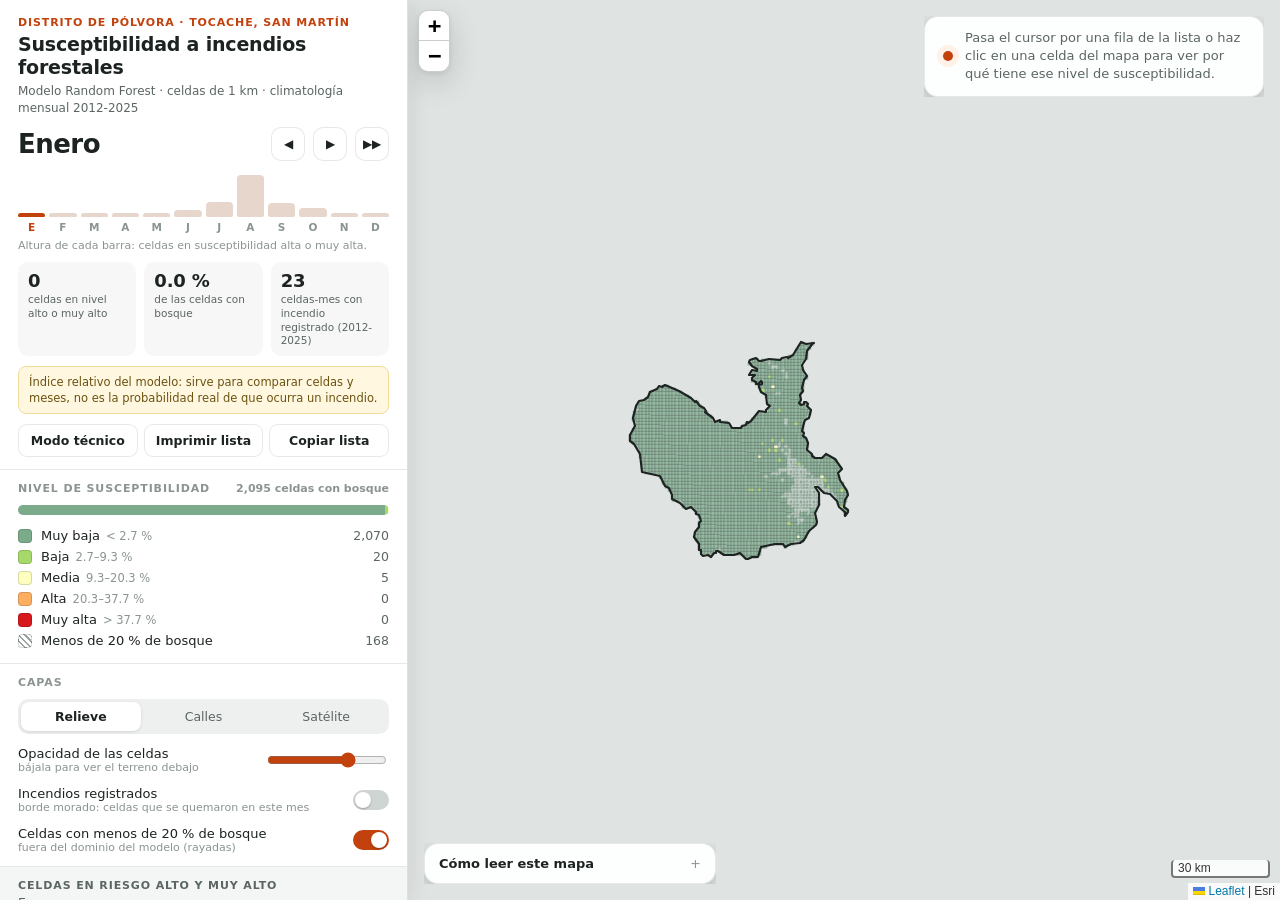
==== commit aa6afbb8: "Etiqueta por deteccion VIIRS, nombres de centros poblados y rediseno del visor" ====
--- a/visor/index.html
+++ b/visor/index.html
@@ -4,6 +4,7 @@
 Abrir este archivo con doble clic (no necesita servidor). Lee:
   lib/leaflet.js, lib/leaflet.css  (copia local de Leaflet 1.9.4)
   datos.js                         (generado por src/fase8_mapas.py)
+  css/estilos.css, js/visor.js     (estilos y logica del visor)
 El mapa base (Esri) necesita internet; sin conexion las celdas se muestran
 igual sobre fondo gris. OpenStreetMap y CARTO no se usan porque rechazan
 las paginas abiertas como archivo local.
@@ -14,177 +15,17 @@
 <meta name="viewport" content="width=device-width, initial-scale=1">
 <title>Susceptibilidad a incendios forestales · Pólvora</title>
 <link rel="stylesheet" href="lib/leaflet.css">
-<style>
-  :root {
-    --fondo-panel: rgba(255, 255, 255, 0.94);
-    --texto: #1c2321;
-    --texto-suave: #5b6663;
-    --texto-tenue: #8a9491;
-    --borde: rgba(28, 35, 33, 0.10);
-    --acento: #c2410c;
-    --acento-suave: #fff1e8;
-    --sube: #c0262d;
-    --baja: #2563a8;
-    --sombra: 0 10px 30px rgba(20, 30, 28, 0.16), 0 2px 6px rgba(20, 30, 28, 0.08);
-    --radio: 14px;
-  }
-  * { box-sizing: border-box; }
-  html, body { margin: 0; height: 100%; }
-  body {
-    font-family: "Segoe UI Variable Text", "Segoe UI", system-ui, -apple-system, Roboto, sans-serif;
-    color: var(--texto); background: #dfe3e1; overflow: hidden;
-    -webkit-font-smoothing: antialiased;
-  }
-  #mapa { position: absolute; inset: 0; background: #dfe3e1; }
-  .num { font-variant-numeric: tabular-nums; }
-
-  /* ---------- paneles flotantes ---------- */
-  .panel {
-    position: absolute; z-index: 1000; top: 16px;
-    max-height: calc(100% - 32px); overflow-y: auto; scrollbar-width: thin;
-    display: flex; flex-direction: column; gap: 10px;
-  }
-  #panel { left: 16px; width: 356px; }
-  #detalle { right: 16px; width: 340px; }
-  #detalleContenido { display: flex; flex-direction: column; gap: 10px; }
-  #detalleContenido[hidden] { display: none; }
-  .tarjeta {
-    background: var(--fondo-panel); backdrop-filter: blur(8px);
-    border: 1px solid var(--borde); border-radius: var(--radio); box-shadow: var(--sombra);
-    padding: 14px 16px;
-  }
-  .eyebrow { font-size: 11px; letter-spacing: .08em; text-transform: uppercase; color: var(--acento); font-weight: 600; }
-  h1 { font-size: 20px; line-height: 1.2; margin: 4px 0 6px; font-weight: 700; letter-spacing: -.01em; }
-  .sub { font-size: 12.5px; color: var(--texto-suave); line-height: 1.45; }
-  h2 {
-    font-size: 11px; letter-spacing: .08em; text-transform: uppercase; color: var(--texto-tenue);
-    margin: 0 0 10px; font-weight: 600; display: flex; align-items: center; justify-content: space-between;
-  }
-
-  /* ---------- mes y linea de tiempo ---------- */
-  .mes-cabecera { display: flex; align-items: center; gap: 8px; margin-bottom: 12px; }
-  .mes-nombre { font-size: 26px; font-weight: 700; letter-spacing: -.02em; flex: 1; }
-  .boton-icono {
-    width: 34px; height: 34px; border-radius: 10px; border: 1px solid var(--borde); background: #fff;
-    display: grid; place-items: center; cursor: pointer; color: var(--texto); font-size: 12px;
-    transition: background .15s, border-color .15s;
-  }
-  .boton-icono:hover { background: #f3f5f4; }
-  .boton-icono.activo { background: var(--acento); border-color: var(--acento); color: #fff; }
-  .linea-tiempo { display: grid; grid-template-columns: repeat(12, 1fr); gap: 4px; align-items: end; height: 74px; }
-  .barra-mes { display: flex; flex-direction: column; align-items: center; gap: 4px; height: 100%; justify-content: flex-end; cursor: pointer; }
-  .barra-mes .barra { width: 100%; border-radius: 4px 4px 2px 2px; background: #e7d6cc; min-height: 3px; transition: background .15s; }
-  .barra-mes:hover .barra { background: #f0a57c; }
-  .barra-mes.activo .barra { background: var(--acento); }
-  .barra-mes .letra { font-size: 10.5px; color: var(--texto-tenue); font-weight: 600; }
-  .barra-mes.activo .letra { color: var(--acento); }
-  .nota-linea { font-size: 11px; color: var(--texto-tenue); margin-top: 8px; }
-
-  .kpis { display: grid; grid-template-columns: repeat(3, 1fr); gap: 8px; margin-top: 12px; }
-  .kpi { background: #f6f7f6; border-radius: 10px; padding: 9px 10px; }
-  .kpi .valor { font-size: 19px; font-weight: 700; letter-spacing: -.01em; }
-  .kpi .etiqueta { font-size: 10.5px; color: var(--texto-suave); line-height: 1.3; margin-top: 2px; }
-
-  /* ---------- leyenda ---------- */
-  .barra-proporcion { display: flex; height: 10px; border-radius: 5px; overflow: hidden; margin-bottom: 10px; background: #eee; }
-  .barra-proporcion span { transition: flex-grow .3s ease; }
-  .fila-leyenda { display: grid; grid-template-columns: 14px 1fr auto; gap: 9px; align-items: center; font-size: 13px; padding: 3px 0; }
-  .muestra { width: 14px; height: 14px; border-radius: 4px; border: 1px solid rgba(0,0,0,.15); }
-  .rango { color: var(--texto-tenue); font-size: 11.5px; margin-left: 6px; }
-  .conteo { color: var(--texto-suave); font-size: 12.5px; }
-  .rayado { background: repeating-linear-gradient(45deg, #fff, #fff 3px, #9aa3a0 3px, #9aa3a0 4.5px); }
-
-  /* ---------- capas ---------- */
-  .segmentado { display: grid; grid-template-columns: repeat(3, 1fr); background: #eef0ef; border-radius: 10px; padding: 3px; gap: 3px; }
-  .segmentado button {
-    border: 0; background: transparent; padding: 7px 4px; border-radius: 8px; font: inherit; font-size: 12.5px;
-    color: var(--texto-suave); cursor: pointer;
-  }
-  .segmentado button.activo { background: #fff; color: var(--texto); font-weight: 600; box-shadow: 0 1px 3px rgba(0,0,0,.12); }
-  .control { display: flex; align-items: center; justify-content: space-between; gap: 12px; font-size: 13px; margin-top: 12px; }
-  .control .texto small { display: block; color: var(--texto-tenue); font-size: 11px; }
-  input[type=range] { width: 120px; accent-color: var(--acento); }
-  .interruptor { position: relative; width: 36px; height: 20px; flex-shrink: 0; }
-  .interruptor input { opacity: 0; width: 0; height: 0; }
-  .interruptor span { position: absolute; inset: 0; background: #cfd5d3; border-radius: 20px; cursor: pointer; transition: background .2s; }
-  .interruptor span::before {
-    content: ""; position: absolute; width: 16px; height: 16px; left: 2px; top: 2px; background: #fff;
-    border-radius: 50%; transition: transform .2s; box-shadow: 0 1px 2px rgba(0,0,0,.25);
-  }
-  .interruptor input:checked + span { background: var(--acento); }
-  .interruptor input:checked + span::before { transform: translateX(16px); }
-
-  details summary { cursor: pointer; font-size: 13px; font-weight: 600; list-style: none; display: flex; justify-content: space-between; }
-  details summary::-webkit-details-marker { display: none; }
-  details summary::after { content: "+"; color: var(--texto-tenue); font-weight: 400; }
-  details[open] summary::after { content: "−"; }
-  details p { font-size: 12.5px; color: var(--texto-suave); line-height: 1.55; margin: 8px 0 0; }
-
-  /* ---------- detalle de celda ---------- */
-  .detalle-cabecera { display: flex; justify-content: space-between; align-items: flex-start; }
-  .cerrar { border: 0; background: transparent; font-size: 22px; line-height: 1; color: var(--texto-tenue); cursor: pointer; padding: 0 4px; }
-  .cerrar:hover { color: var(--texto); }
-  .indice { display: flex; align-items: center; gap: 12px; margin: 6px 0 6px; }
-  .indice .grande { font-size: 40px; font-weight: 700; letter-spacing: -.03em; }
-  .insignia { display: inline-block; padding: 4px 11px; border-radius: 20px; font-size: 12px; font-weight: 700; }
-  .aclaracion { font-size: 11.5px; color: var(--texto-tenue); line-height: 1.4; }
-  .aviso { margin-top: 8px; font-size: 12px; background: #fff7e0; border: 1px solid #f1dc9c; color: #6b5310; border-radius: 8px; padding: 6px 9px; }
-
-  .factor { padding: 9px 0; border-top: 1px solid var(--borde); }
-  .factor:first-child { border-top: 0; padding-top: 0; }
-  .factor-cabecera { display: flex; justify-content: space-between; gap: 8px; font-size: 13.5px; }
-  .factor-cabecera b { font-weight: 600; }
-  .factor-meta { font-size: 11.5px; color: var(--texto-tenue); margin: 2px 0 7px; }
-  .pista { position: relative; height: 8px; background: #eef0ef; border-radius: 4px; }
-  .pista::after { content: ""; position: absolute; left: 50%; top: -3px; bottom: -3px; width: 1.5px; background: #9aa3a0; }
-  .pista .relleno { position: absolute; top: 0; bottom: 0; border-radius: 4px; }
-  .efecto { font-size: 12px; font-weight: 600; white-space: nowrap; }
-  .efecto.sube { color: var(--sube); } .efecto.baja { color: var(--baja); }
-  .ejes { display: flex; justify-content: space-between; font-size: 10.5px; color: var(--texto-tenue); margin-top: 8px; }
-
-  .anio { display: grid; grid-template-columns: repeat(12, 1fr); gap: 3px; align-items: end; height: 70px; }
-  .anio .col { display: flex; flex-direction: column; align-items: center; justify-content: flex-end; gap: 3px; height: 100%; cursor: pointer; }
-  .anio .col .b { width: 100%; border-radius: 3px; min-height: 3px; border: 1px solid rgba(0,0,0,.12); }
-  .anio .col span { font-size: 10px; color: var(--texto-tenue); }
-  .anio .col.activo span { color: var(--texto); font-weight: 700; }
-  .anio .col.activo .b { outline: 2px solid var(--texto); outline-offset: 1px; }
-  .anio .fuego { font-size: 9px; color: #7a1fa2 !important; height: 10px; line-height: 10px; }
-
-  .datos { display: grid; grid-template-columns: 1fr auto; gap: 6px 12px; font-size: 12.5px; margin: 0; }
-  .datos dt { color: var(--texto-suave); }
-  .datos dd { margin: 0; text-align: right; font-weight: 600; }
-
-  .vacio-detalle { font-size: 13px; color: var(--texto-suave); display: flex; gap: 12px; align-items: center; line-height: 1.4; }
-  .vacio-detalle .punto { width: 10px; height: 10px; border-radius: 50%; background: var(--acento); box-shadow: 0 0 0 6px var(--acento-suave); flex-shrink: 0; margin-left: 4px; }
-
-  /* ---------- leaflet ---------- */
-  .leaflet-bar { border: 1px solid var(--borde) !important; box-shadow: var(--sombra) !important; border-radius: 10px !important; overflow: hidden; }
-  .leaflet-control-scale-line { border-radius: 4px; background: rgba(255,255,255,.85); }
-  .tooltip-celda {
-    background: #1c2321; color: #fff; border: 0; border-radius: 8px; padding: 6px 9px;
-    font: 12px "Segoe UI", system-ui, sans-serif; box-shadow: 0 4px 12px rgba(0,0,0,.25);
-  }
-  .tooltip-celda::before { display: none; }
-  .tooltip-celda b { font-weight: 700; }
-
-  @media (max-width: 820px) {
-    #panel { left: 8px; right: 8px; top: auto; bottom: 8px; width: auto; max-height: 46%; }
-    #detalle { left: 8px; right: 8px; top: 8px; width: auto; max-height: 50%; }
-    .kpi .valor { font-size: 16px; }
-  }
-</style>
+<link rel="stylesheet" href="css/estilos.css">
 </head>
 <body>
-<div id="mapa"></div>
 
-<aside id="panel" class="panel">
-  <section class="tarjeta">
+<!-- ============ columna izquierda: mes, leyenda, capas y lista de celdas en riesgo ============ -->
+<aside id="lateral">
+  <header class="cabecera">
     <div class="eyebrow">Distrito de Pólvora · Tocache, San Martín</div>
     <h1>Susceptibilidad a incendios forestales</h1>
     <div class="sub" id="subtitulo"></div>
-  </section>
 
-  <section class="tarjeta">
     <div class="mes-cabecera">
       <div class="mes-nombre" id="mesNombre"></div>
       <button class="boton-icono" id="anterior" title="Mes anterior (←)">&#9664;</button>
@@ -198,15 +39,25 @@
       <div class="kpi"><div class="valor num" id="kpiPct"></div><div class="etiqueta">de las celdas con bosque</div></div>
       <div class="kpi"><div class="valor num" id="kpiFuegos"></div><div class="etiqueta">celdas-mes con incendio registrado (2012-2025)</div></div>
     </div>
-  </section>
 
-  <section class="tarjeta">
-    <h2>Nivel de susceptibilidad <span id="totalCeldas" class="num" style="text-transform:none;letter-spacing:0"></span></h2>
+    <div class="aclaracion aclaracion-fija">Índice relativo del modelo: sirve para comparar celdas y meses, no es la probabilidad real de que ocurra un incendio.</div>
+
+    <div class="acciones">
+      <button class="boton" id="modoTecnico" aria-pressed="false" title="Muestra los valores SHAP numéricos y las métricas del modelo">Modo técnico</button>
+      <button class="boton" id="imprimir" title="Imprimir la lista de este mes">Imprimir lista</button>
+      <button class="boton" id="copiar" title="Copiar la lista de este mes al portapapeles">Copiar lista</button>
+    </div>
+  </header>
+
+  <section class="bloque metricas solo-tecnico" id="metricas"></section>
+
+  <section class="bloque">
+    <h2>Nivel de susceptibilidad <span id="totalCeldas" class="num sin-versales"></span></h2>
     <div class="barra-proporcion" id="barraProporcion"></div>
     <div id="leyenda"></div>
   </section>
 
-  <section class="tarjeta">
+  <section class="bloque">
     <h2>Capas</h2>
     <div class="segmentado" id="fondos"></div>
     <div class="control">
@@ -223,254 +74,66 @@
     </div>
   </section>
 
-  <section class="tarjeta">
-    <details>
-      <summary>Cómo leer este mapa</summary>
-      <p id="notaMetodo"></p>
-    </details>
+  <section class="lista-zona">
+    <div class="lista-cabecera">
+      <h2>Celdas en riesgo alto y muy alto</h2>
+      <div class="lista-resumen" id="listaResumen"></div>
+      <div class="lista-fuera" id="listaFuera"></div>
+    </div>
+    <div class="lista" id="lista"></div>
   </section>
 </aside>
 
-<aside id="detalle" class="panel">
-  <section class="tarjeta" id="detalleVacio">
-    <div class="vacio-detalle"><span class="punto"></span>Haz clic en una celda para ver por qué tiene ese nivel de susceptibilidad.</div>
-  </section>
-  <div id="detalleContenido" hidden>
+<!-- ============ columna derecha: mapa ============ -->
+<main id="zonaMapa">
+  <div id="mapa"></div>
+
+  <aside id="ayuda" class="panel">
     <section class="tarjeta">
-      <div class="detalle-cabecera">
-        <div class="eyebrow" id="dCelda"></div>
-        <button class="cerrar" id="cerrar" title="Cerrar (Esc)">&times;</button>
-      </div>
-      <div class="indice"><span class="grande num" id="dProb"></span><span class="insignia" id="dNivel"></span></div>
-      <div class="aclaracion">Índice relativo del modelo: sirve para comparar celdas y meses, no es la probabilidad real de que ocurra un incendio.</div>
-      <div id="dAviso"></div>
+      <details>
+        <summary>Cómo leer este mapa</summary>
+        <p id="notaMetodo"></p>
+      </details>
     </section>
-    <section class="tarjeta">
-      <h2>¿Por qué este nivel? <span style="text-transform:none;letter-spacing:0">factores SHAP</span></h2>
-      <div id="dFactores"></div>
-      <div class="ejes"><span>&#9664; reduce el riesgo</span><span>aumenta el riesgo &#9654;</span></div>
+  </aside>
+
+  <aside id="detalle" class="panel">
+    <section class="tarjeta" id="detalleVacio">
+      <div class="vacio-detalle"><span class="punto"></span>Pasa el cursor por una fila de la lista o haz clic en una celda del mapa para ver por qué tiene ese nivel de susceptibilidad.</div>
     </section>
-    <section class="tarjeta">
-      <h2>A lo largo del año <span style="text-transform:none;letter-spacing:0;color:#7a1fa2">● con incendio registrado</span></h2>
-      <div class="anio" id="dAnio"></div>
-    </section>
-    <section class="tarjeta">
-      <h2>Datos de la celda</h2>
-      <dl class="datos" id="dDatos"></dl>
-    </section>
-  </div>
-</aside>
+    <div id="detalleContenido" hidden>
+      <section class="tarjeta">
+        <div class="detalle-cabecera">
+          <div class="eyebrow" id="dCelda"></div>
+          <button class="cerrar" id="cerrar" title="Cerrar (Esc)">&times;</button>
+        </div>
+        <div class="indice"><span class="grande num" id="dProb"></span><span class="insignia" id="dNivel"></span></div>
+        <div class="poblado-detalle" id="dPoblado"></div>
+        <div class="aclaracion">Índice relativo del modelo: sirve para comparar celdas y meses, no es la probabilidad real de que ocurra un incendio.</div>
+        <div id="dAviso"></div>
+      </section>
+      <section class="tarjeta">
+        <h2>¿Por qué este nivel? <span class="sin-versales">factores SHAP</span></h2>
+        <div id="dFactores"></div>
+        <div class="ejes"><span>&#9664; reduce el riesgo</span><span>aumenta el riesgo &#9654;</span></div>
+      </section>
+      <section class="tarjeta">
+        <h2>A lo largo del año <span class="sin-versales morado">● con incendio registrado</span></h2>
+        <div class="anio" id="dAnio"></div>
+      </section>
+      <section class="tarjeta">
+        <h2>Datos de la celda</h2>
+        <dl class="datos" id="dDatos"></dl>
+      </section>
+    </div>
+  </aside>
+</main>
+
+<!-- ============ version para imprimir (solo visible al imprimir) ============ -->
+<section id="impresion"></section>
 
 <script src="lib/leaflet.js"></script>
 <script src="datos.js"></script>
-<script>
-const NOMBRE_DIMENSION = { climatica: "Climática", topografica: "Topográfica", ambiental: "Ambiental", antropogenica: "Antropogénica" };
-const LETRAS = ["E", "F", "M", "A", "M", "J", "J", "A", "S", "O", "N", "D"];
-const fmt = (v, d = 0) => v.toLocaleString("es-PE", { minimumFractionDigits: d, maximumFractionDigits: d });
-const $ = id => document.getElementById(id);
-
-// Resumen por mes, solo con las celdas del dominio del modelo (>= 20 % de bosque)
-const dominio = CELDAS.filter(c => c.dom);
-const resumen = META.meses.map((_, m) => {
-  const conteo = [0, 0, 0, 0, 0];
-  dominio.forEach(c => conteo[c.n[m]]++);
-  return { conteo, alto: conteo[3] + conteo[4], fuegos: CELDAS.reduce((s, c) => s + c.h[m], 0) };
-});
-const maxAlto = Math.max(...resumen.map(r => r.alto));
-
-// --- mapa ---
-const mapa = L.map("mapa", { preferCanvas: true, zoomControl: false });
-L.control.zoom({ position: "bottomright" }).addTo(mapa);
-L.control.scale({ imperial: false, position: "bottomright" }).addTo(mapa);
-// OpenStreetMap (403) y CARTO (piden clave) rechazan las paginas abiertas como archivo local; Esri si las acepta.
-const fondos = {
-  "Relieve": L.tileLayer("https://server.arcgisonline.com/ArcGIS/rest/services/World_Topo_Map/MapServer/tile/{z}/{y}/{x}", { maxZoom: 18, attribution: "Esri" }),
-  "Calles": L.tileLayer("https://server.arcgisonline.com/ArcGIS/rest/services/World_Street_Map/MapServer/tile/{z}/{y}/{x}", { maxZoom: 18, attribution: "Esri" }),
-  "Satélite": L.tileLayer("https://server.arcgisonline.com/ArcGIS/rest/services/World_Imagery/MapServer/tile/{z}/{y}/{x}", { maxZoom: 18, attribution: "Esri, Maxar" }),
-};
-let fondoActual = "Relieve";
-fondos[fondoActual].addTo(mapa);
-
-const limite = L.geoJSON(META.distrito, { style: { color: "#1c2321", weight: 2.2, fill: false }, interactive: false }).addTo(mapa);
-const ancho = innerWidth > 820;
-mapa.fitBounds(limite.getBounds(), { paddingTopLeft: [ancho ? 390 : 10, 20], paddingBottomRight: [ancho ? 370 : 10, 20] });
-
-let mes = 7;            // agosto: el mes con mas incendios
-let seleccion = null;
-let temporizador = null;
-
-const poligonos = CELDAS.map((c, i) => {
-  const capa = L.polygon(c.g.map(([x, y]) => [y, x]), { weight: 0.3, color: "#5b6663" });
-  capa.on("click", () => { seleccion = i; actualizar(); });
-  capa.bindTooltip(() =>
-    `<b>${fmt(c.p[mes] * 100, 1)} %</b> · ${META.niveles[c.n[mes]]}<br><span style="opacity:.7">${c.id}${c.dom ? "" : " · fuera del dominio"}</span>`,
-    { sticky: true, className: "tooltip-celda", direction: "top", offset: [0, -6] });
-  return capa.addTo(mapa);
-});
-limite.bringToFront();
-
-// --- contenido fijo ---
-$("subtitulo").textContent = `Modelo ${META.modelo} · celdas de 1 km · climatología mensual 2012-2025`;
-$("notaMetodo").innerHTML =
-  `Cada celda se colorea según el índice que da el modelo ${META.modelo} con las condiciones típicas del mes: ` +
-  `lluvia, temperatura y verdor (NDVI) promedio del mes anterior entre 2012 y 2025, cobertura MapBiomas de 2024, ` +
-  `relieve y distancias a carreteras y centros poblados. Los cinco niveles se definieron con cortes naturales de Jenks, ` +
-  `iguales para los doce meses, de modo que un color significa lo mismo en todo el año.<br><br>` +
-  `El modelo se entrenó solo con celdas de al menos 20 % de bosque; en las demás (rayadas) el resultado es una extrapolación. ` +
-  `Al hacer clic en una celda, los factores SHAP muestran cuánto empuja cada indicador el índice hacia arriba o hacia abajo.`;
-
-META.meses.forEach((nombre, m) => {
-  const col = document.createElement("div");
-  col.className = "barra-mes";
-  col.title = `${nombre}: ${resumen[m].alto} celdas en nivel alto o muy alto`;
-  col.innerHTML = `<div class="barra" style="height:${Math.max(4, resumen[m].alto / maxAlto * 52)}px"></div><span class="letra">${LETRAS[m]}</span>`;
-  col.onclick = () => { detener(); mes = m; actualizar(); };
-  $("lineaTiempo").appendChild(col);
-});
-
-Object.keys(fondos).forEach(nombre => {
-  const b = document.createElement("button");
-  b.textContent = nombre;
-  b.onclick = () => {
-    mapa.removeLayer(fondos[fondoActual]);
-    fondoActual = nombre;
-    fondos[nombre].addTo(mapa);
-    if (nombre === "Satélite" && +$("opacidad").value > 0.55) $("opacidad").value = 0.5;
-    actualizar();
-  };
-  $("fondos").appendChild(b);
-});
-
-function detener() {
-  clearInterval(temporizador); temporizador = null;
-  $("reproducir").classList.remove("activo"); $("reproducir").innerHTML = "&#9654;";
-}
-$("reproducir").onclick = () => {
-  if (temporizador) return detener();
-  $("reproducir").classList.add("activo"); $("reproducir").innerHTML = "&#10074;&#10074;";
-  temporizador = setInterval(() => { mes = (mes + 1) % 12; actualizar(); }, 1300);
-};
-$("anterior").onclick = () => { detener(); mes = (mes + 11) % 12; actualizar(); };
-$("siguiente").onclick = () => { detener(); mes = (mes + 1) % 12; actualizar(); };
-$("cerrar").onclick = () => { seleccion = null; actualizar(); };
-["verHistoricos", "verFueraDominio", "opacidad"].forEach(id => $(id).addEventListener("input", actualizar));
-document.addEventListener("keydown", e => {
-  if (e.key === "ArrowLeft") $("anterior").click();
-  if (e.key === "ArrowRight") $("siguiente").click();
-  if (e.key === "Escape") $("cerrar").click();
-  if (e.key === " ") { e.preventDefault(); $("reproducir").click(); }
-});
-
-function rangoNivel(k) {
-  const c = [0, ...META.cortes, 1].map(v => fmt(v * 100, 1));
-  return k === 0 ? `< ${c[1]} %` : k === 4 ? `> ${c[4]} %` : `${c[k]}–${c[k + 1]} %`;
-}
-
-function valorIndicador(c, clave) {
-  const mesPrevio = META.meses[(mes + 11) % 12].toLowerCase();
-  switch (clave) {
-    case "precip_mm": return `${fmt(c.pr[mes], 1)} mm en ${mesPrevio}`;
-    case "temp_max_c": return `${fmt(c.tm[mes], 1)} °C en ${mesPrevio}`;
-    case "ndvi": return `${fmt(c.nd[mes], 2)} en ${mesPrevio}`;
-    case "elevacion": return `${fmt(c.elev)} m`;
-    case "pendiente": return `${fmt(c.pend, 1)}°`;
-    case "clase_mapbiomas": return META.clases[c.clase] || `clase ${c.clase}`;
-    case "dist_carretera_m": return `${fmt(c.dcar / 1000, 1)} km`;
-    case "dist_zona_residencial_m": return `${fmt(c.dres / 1000, 1)} km`;
-  }
-}
-
-// Texto oscuro sobre los colores claros de la escala (baja, media)
-const colorTexto = k => (k === 1 || k === 2) ? "#2b2f12" : "#fff";
-
-function pintarMapa() {
-  const verHist = $("verHistoricos").checked, verFuera = $("verFueraDominio").checked;
-  const op = +$("opacidad").value;
-  CELDAS.forEach((c, i) => {
-    const visible = c.dom || verFuera;
-    const fuego = verHist && c.h[mes] > 0;
-    const elegida = i === seleccion;
-    poligonos[i].setStyle({
-      fillColor: META.colores[c.n[mes]],
-      fillOpacity: visible ? (c.dom ? op : op * 0.4) : 0,
-      opacity: visible ? 1 : 0,
-      color: elegida ? "#111" : fuego ? "#7a1fa2" : "#5b6663",
-      weight: elegida ? 3 : fuego ? 2 : 0.3,
-      dashArray: c.dom || elegida ? null : "2 3",
-    });
-  });
-  if (seleccion !== null) poligonos[seleccion].bringToFront();
-}
-
-function pintarPanel() {
-  const r = resumen[mes];
-  $("mesNombre").textContent = META.meses[mes];
-  document.querySelectorAll(".barra-mes").forEach((b, m) => b.classList.toggle("activo", m === mes));
-  document.querySelectorAll("#fondos button").forEach(b => b.classList.toggle("activo", b.textContent === fondoActual));
-  $("kpiAlto").textContent = fmt(r.alto);
-  $("kpiPct").textContent = `${fmt(r.alto / dominio.length * 100, 1)} %`;
-  $("kpiFuegos").textContent = fmt(r.fuegos);
-
-  $("totalCeldas").textContent = `${fmt(dominio.length)} celdas con bosque`;
-  $("barraProporcion").innerHTML = r.conteo.map((n, k) => `<span style="flex-grow:${n};background:${META.colores[k]}"></span>`).join("");
-  $("leyenda").innerHTML = META.niveles.map((nombre, k) =>
-    `<div class="fila-leyenda"><span class="muestra" style="background:${META.colores[k]}"></span>` +
-    `<span>${nombre}<span class="rango">${rangoNivel(k)}</span></span><span class="conteo num">${fmt(r.conteo[k])}</span></div>`
-  ).join("") +
-    `<div class="fila-leyenda"><span class="muestra rayado"></span><span>Menos de 20 % de bosque</span><span class="conteo num">${fmt(CELDAS.length - dominio.length)}</span></div>`;
-}
-
-function pintarDetalle() {
-  const hay = seleccion !== null;
-  $("detalleVacio").hidden = hay;
-  $("detalleContenido").hidden = !hay;
-  if (!hay) return;
-  const c = CELDAS[seleccion], k = c.n[mes];
-
-  $("dCelda").textContent = `Celda ${c.id} · ${META.meses[mes]}`;
-  $("dProb").textContent = `${fmt(c.p[mes] * 100, 1)} %`;
-  $("dNivel").textContent = META.niveles[k];
-  $("dNivel").style.background = META.colores[k];
-  $("dNivel").style.color = colorTexto(k);
-  $("dAviso").innerHTML = c.dom ? "" :
-    `<div class="aviso">Esta celda tiene ${fmt(c.bosque, 1)} % de bosque, menos del 20 % con que se entrenó el modelo: tómalo como una extrapolación.</div>`;
-
-  const factores = c.f[mes];
-  const maxAbs = Math.max(...factores.map(([, v]) => Math.abs(v)));
-  $("dFactores").innerHTML = factores.map(([idx, v], r) => {
-    const sube = v >= 0, largo = Math.abs(v) / maxAbs * 50;
-    const relleno = sube ? `left:50%;width:${largo}%;background:var(--sube)` : `right:50%;width:${largo}%;background:var(--baja)`;
-    return `<div class="factor">
-      <div class="factor-cabecera"><span>${r + 1}. <b>${META.indicadores[idx]}</b></span>
-        <span class="efecto ${sube ? "sube" : "baja"}">${sube ? "▲ aumenta" : "▼ reduce"}</span></div>
-      <div class="factor-meta">${NOMBRE_DIMENSION[META.dimension[idx]]} · ${valorIndicador(c, META.claves[idx])} · SHAP ${sube ? "+" : ""}${fmt(v, 2)}</div>
-      <div class="pista"><div class="relleno" style="${relleno}"></div></div>
-    </div>`;
-  }).join("");
-
-  const maxP = Math.max(...c.p, 1e-9);
-  $("dAnio").innerHTML = c.p.map((p, m) =>
-    `<div class="col${m === mes ? " activo" : ""}" data-mes="${m}"
-       title="${META.meses[m]}: ${fmt(p * 100, 1)} % · ${META.niveles[c.n[m]]}${c.h[m] ? ` · ${c.h[m]} incendio(s) registrado(s)` : ""}">
-      <span class="fuego">${c.h[m] ? "●" : ""}</span>
-      <div class="b" style="height:${Math.max(3, p / maxP * 42)}px;background:${META.colores[c.n[m]]}"></div><span>${LETRAS[m]}</span></div>`
-  ).join("");
-  document.querySelectorAll("#dAnio .col").forEach(col => col.onclick = () => { detener(); mes = +col.dataset.mes; actualizar(); });
-
-  $("dDatos").innerHTML = [
-    ["Bosque en 2024", `${fmt(c.bosque, 1)} %`],
-    ["Cobertura 2024", META.clases[c.clase] || `clase ${c.clase}`],
-    ["Elevación", `${fmt(c.elev)} m`],
-    ["Pendiente", `${fmt(c.pend, 1)}°`],
-    ["Distancia a carretera", `${fmt(c.dcar / 1000, 1)} km`],
-    ["Distancia a centro poblado", `${fmt(c.dres / 1000, 1)} km`],
-    [`Incendios en ${META.meses[mes].toLowerCase()} (2012-2025)`, fmt(c.h[mes])],
-    ["Incendios en todo el año (2012-2025)", fmt(c.h.reduce((a, b) => a + b, 0))],
-  ].map(([k, v]) => `<dt>${k}</dt><dd class="num">${v}</dd>`).join("");
-}
-
-function actualizar() { pintarMapa(); pintarPanel(); pintarDetalle(); }
-actualizar();
-</script>
+<script src="js/visor.js"></script>
 </body>
 </html>
--- a/visor/css/estilos.css
+++ b/visor/css/estilos.css
@@ -0,0 +1,255 @@
+  :root {
+    --fondo-panel: rgba(255, 255, 255, 0.94);
+    --fondo-lateral: #f4f6f5;
+    --texto: #1c2321;
+    --texto-suave: #5b6663;
+    --texto-tenue: #8a9491;
+    --borde: rgba(28, 35, 33, 0.10);
+    --acento: #c2410c;
+    --acento-suave: #fff1e8;
+    --sube: #c0262d;
+    --baja: #2563a8;
+    --muy-alta: #d7191c;
+    --alta: #fdae61;
+    --sombra: 0 10px 30px rgba(20, 30, 28, 0.16), 0 2px 6px rgba(20, 30, 28, 0.08);
+    --radio: 14px;
+    --ancho-lateral: 408px;
+  }
+  * { box-sizing: border-box; }
+  html, body { margin: 0; height: 100%; }
+  body {
+    font-family: "Segoe UI Variable Text", "Segoe UI", system-ui, -apple-system, Roboto, sans-serif;
+    color: var(--texto); background: #dfe3e1; overflow: hidden;
+    -webkit-font-smoothing: antialiased;
+    display: grid; grid-template-columns: var(--ancho-lateral) minmax(0, 1fr);
+  }
+  .num { font-variant-numeric: tabular-nums; }
+
+  /* Modo tecnico: por defecto se ocultan los valores SHAP numericos y las metricas del modelo */
+  body:not(.tecnico) .solo-tecnico { display: none !important; }
+
+  /* ---------- columna izquierda ---------- */
+  #lateral {
+    display: flex; flex-direction: column; min-height: 0; height: 100%;
+    overflow-y: auto; scrollbar-width: thin;
+    background: var(--fondo-lateral); border-right: 1px solid var(--borde);
+    box-shadow: 4px 0 18px rgba(20, 30, 28, 0.08); z-index: 2;
+  }
+  .cabecera { padding: 16px 18px 12px; background: #fff; border-bottom: 1px solid var(--borde); }
+  .eyebrow { font-size: 11px; letter-spacing: .08em; text-transform: uppercase; color: var(--acento); font-weight: 600; }
+  h1 { font-size: 19px; line-height: 1.2; margin: 4px 0 4px; font-weight: 700; letter-spacing: -.01em; }
+  .sub { font-size: 12px; color: var(--texto-suave); line-height: 1.45; }
+  h2 {
+    font-size: 11px; letter-spacing: .08em; text-transform: uppercase; color: var(--texto-tenue);
+    margin: 0 0 10px; font-weight: 600; display: flex; align-items: center; justify-content: space-between;
+  }
+  .sin-versales { text-transform: none; letter-spacing: 0; }
+  .morado { color: #7a1fa2; }
+
+  /* ---------- mes y linea de tiempo ---------- */
+  .mes-cabecera { display: flex; align-items: center; gap: 8px; margin: 10px 0 10px; }
+  .mes-nombre { font-size: 26px; font-weight: 700; letter-spacing: -.02em; flex: 1; }
+  .boton-icono {
+    width: 34px; height: 34px; border-radius: 10px; border: 1px solid var(--borde); background: #fff;
+    display: grid; place-items: center; cursor: pointer; color: var(--texto); font-size: 12px;
+    transition: background .15s, border-color .15s;
+  }
+  .boton-icono:hover { background: #f3f5f4; }
+  .boton-icono.activo { background: var(--acento); border-color: var(--acento); color: #fff; }
+  .linea-tiempo { display: grid; grid-template-columns: repeat(12, 1fr); gap: 4px; align-items: end; height: 62px; }
+  .barra-mes { display: flex; flex-direction: column; align-items: center; gap: 4px; height: 100%; justify-content: flex-end; cursor: pointer; }
+  .barra-mes .barra { width: 100%; border-radius: 4px 4px 2px 2px; background: #e7d6cc; min-height: 3px; transition: background .15s; }
+  .barra-mes:hover .barra { background: #f0a57c; }
+  .barra-mes.activo .barra { background: var(--acento); }
+  .barra-mes .letra { font-size: 10.5px; color: var(--texto-tenue); font-weight: 600; }
+  .barra-mes.activo .letra { color: var(--acento); }
+  .nota-linea { font-size: 11px; color: var(--texto-tenue); margin-top: 6px; }
+
+  .kpis { display: grid; grid-template-columns: repeat(3, 1fr); gap: 8px; margin-top: 10px; }
+  .kpi { background: #f6f7f6; border-radius: 10px; padding: 8px 10px; }
+  .kpi .valor { font-size: 18px; font-weight: 700; letter-spacing: -.01em; }
+  .kpi .etiqueta { font-size: 10.5px; color: var(--texto-suave); line-height: 1.3; margin-top: 2px; }
+
+  .aclaracion { font-size: 11.5px; color: var(--texto-tenue); line-height: 1.4; }
+  .aclaracion-fija {
+    margin-top: 10px; color: #6b5310; background: #fff7e0; border: 1px solid #f1dc9c;
+    border-radius: 8px; padding: 7px 10px;
+  }
+
+  .acciones { display: grid; grid-template-columns: repeat(3, 1fr); gap: 6px; margin-top: 10px; }
+  .boton {
+    border: 1px solid var(--borde); background: #fff; border-radius: 9px; padding: 8px 6px;
+    font: inherit; font-size: 12.5px; font-weight: 600; color: var(--texto); cursor: pointer;
+    transition: background .15s, border-color .15s, color .15s;
+  }
+  .boton:hover { background: #f3f5f4; }
+  .boton[aria-pressed="true"] { background: var(--texto); border-color: var(--texto); color: #fff; }
+  .boton.hecho { background: #e8f3ec; border-color: #b9d8c4; color: #1d5b36; }
+
+  /* ---------- bloques de la columna: metricas (modo tecnico), leyenda y capas ---------- */
+  .bloque { padding: 12px 18px; background: #fff; border-bottom: 1px solid var(--borde); flex-shrink: 0; }
+  .metricas-rejilla { display: grid; grid-template-columns: repeat(2, 1fr); gap: 6px 14px; margin: 0; }
+  .metricas-rejilla div { display: flex; justify-content: space-between; gap: 8px; font-size: 12px; border-bottom: 1px dotted var(--borde); padding-bottom: 3px; }
+  .metricas-rejilla dt { color: var(--texto-suave); }
+  .metricas-rejilla dd { margin: 0; font-weight: 600; white-space: nowrap; }
+  .metricas p { font-size: 11px; color: var(--texto-tenue); line-height: 1.4; margin: 8px 0 0; }
+
+  /* ---------- lista de celdas en riesgo ---------- */
+  /* la lista ocupa el alto que sobre, con un minimo; si no alcanza, la columna entera se desplaza */
+  .lista-zona { flex: 1 0 340px; min-height: 0; display: flex; flex-direction: column; }
+  .cabecera { flex-shrink: 0; }
+  .lista-cabecera { padding: 12px 18px 8px; }
+  .lista-cabecera h2 { margin-bottom: 3px; color: var(--texto-suave); }
+  .lista-resumen { font-size: 12.5px; color: var(--texto-suave); }
+  .lista-fuera { font-size: 11.5px; color: #6b5310; margin-top: 4px; line-height: 1.4; }
+  .lista { flex: 1; min-height: 0; overflow-y: auto; scrollbar-width: thin; padding: 0 10px 12px; }
+  .fila {
+    display: grid; grid-template-columns: 78px minmax(0, 1fr) auto; gap: 10px; align-items: center;
+    padding: 6px 8px; border-radius: 10px; cursor: pointer; border: 1px solid transparent;
+    border-left: 4px solid var(--alta);
+    background: #fff; margin-top: 4px;
+  }
+  .fila.n4 { border-left-color: var(--muy-alta); }
+  .fila:hover, .fila:focus-visible { background: #fff8f3; border-color: #f3c9ae; border-left-color: var(--alta); outline: none; }
+  .fila.n4:hover, .fila.n4:focus-visible { border-left-color: var(--muy-alta); }
+  .fila.activa { background: var(--acento-suave); border-color: var(--acento); }
+  .fila.activa.n4 { border-left-color: var(--muy-alta); }
+  .fila .insignia { text-align: center; padding: 4px 0; font-size: 11.5px; }
+  .fila-texto { min-width: 0; }
+  .fila-texto b { display: block; font-size: 13.5px; font-weight: 600; white-space: nowrap; overflow: hidden; text-overflow: ellipsis; }
+  .fila-texto b.lejos { font-weight: 500; color: var(--texto-suave); font-style: italic; }
+  .fila-texto small { font-size: 11.5px; color: var(--texto-tenue); }
+  .fila-id { text-align: right; font-size: 11.5px; color: var(--texto-suave); font-family: ui-monospace, "Cascadia Mono", Consolas, monospace; }
+  .fila-id small { display: block; font-family: inherit; color: var(--texto); font-weight: 700; }
+  .lista-vacia { padding: 26px 14px; text-align: center; font-size: 13px; color: var(--texto-suave); line-height: 1.5; }
+
+  /* ---------- columna derecha: mapa y paneles flotantes ---------- */
+  #zonaMapa { position: relative; min-width: 0; height: 100%; }
+  #mapa { position: absolute; inset: 0; background: #dfe3e1; }
+  .panel {
+    position: absolute; z-index: 1000;
+    overflow-y: auto; scrollbar-width: thin;
+    display: flex; flex-direction: column; gap: 10px;
+  }
+  #ayuda { left: 16px; bottom: 16px; width: 292px; max-height: calc(100% - 32px); }
+  #detalle { right: 16px; top: 16px; width: 340px; max-height: calc(100% - 32px); }
+  #detalleContenido { display: flex; flex-direction: column; gap: 10px; }
+  #detalleContenido[hidden] { display: none; }
+  .tarjeta {
+    background: var(--fondo-panel); backdrop-filter: blur(8px);
+    border: 1px solid var(--borde); border-radius: var(--radio); box-shadow: var(--sombra);
+    padding: 12px 14px;
+  }
+
+  /* ---------- leyenda ---------- */
+  .barra-proporcion { display: flex; height: 10px; border-radius: 5px; overflow: hidden; margin-bottom: 10px; background: #eee; }
+  .barra-proporcion span { transition: flex-grow .3s ease; }
+  .fila-leyenda { display: grid; grid-template-columns: 14px 1fr auto; gap: 9px; align-items: center; font-size: 13px; padding: 3px 0; }
+  .muestra { width: 14px; height: 14px; border-radius: 4px; border: 1px solid rgba(0,0,0,.15); }
+  .rango { color: var(--texto-tenue); font-size: 11.5px; margin-left: 6px; }
+  .conteo { color: var(--texto-suave); font-size: 12.5px; }
+  .rayado { background: repeating-linear-gradient(45deg, #fff, #fff 3px, #9aa3a0 3px, #9aa3a0 4.5px); }
+
+  /* ---------- capas ---------- */
+  .segmentado { display: grid; grid-template-columns: repeat(3, 1fr); background: #eef0ef; border-radius: 10px; padding: 3px; gap: 3px; }
+  .segmentado button {
+    border: 0; background: transparent; padding: 7px 4px; border-radius: 8px; font: inherit; font-size: 12.5px;
+    color: var(--texto-suave); cursor: pointer;
+  }
+  .segmentado button.activo { background: #fff; color: var(--texto); font-weight: 600; box-shadow: 0 1px 3px rgba(0,0,0,.12); }
+  .control { display: flex; align-items: center; justify-content: space-between; gap: 12px; font-size: 13px; margin-top: 12px; }
+  .control .texto small { display: block; color: var(--texto-tenue); font-size: 11px; }
+  input[type=range] { width: 120px; accent-color: var(--acento); }
+  .interruptor { position: relative; width: 36px; height: 20px; flex-shrink: 0; }
+  .interruptor input { opacity: 0; width: 0; height: 0; }
+  .interruptor span { position: absolute; inset: 0; background: #cfd5d3; border-radius: 20px; cursor: pointer; transition: background .2s; }
+  .interruptor span::before {
+    content: ""; position: absolute; width: 16px; height: 16px; left: 2px; top: 2px; background: #fff;
+    border-radius: 50%; transition: transform .2s; box-shadow: 0 1px 2px rgba(0,0,0,.25);
+  }
+  .interruptor input:checked + span { background: var(--acento); }
+  .interruptor input:checked + span::before { transform: translateX(16px); }
+
+  details summary { cursor: pointer; font-size: 13px; font-weight: 600; list-style: none; display: flex; justify-content: space-between; }
+  details summary::-webkit-details-marker { display: none; }
+  details summary::after { content: "+"; color: var(--texto-tenue); font-weight: 400; }
+  details[open] summary::after { content: "−"; }
+  details p { font-size: 12.5px; color: var(--texto-suave); line-height: 1.55; margin: 8px 0 0; }
+
+  /* ---------- detalle de celda ---------- */
+  .detalle-cabecera { display: flex; justify-content: space-between; align-items: flex-start; }
+  .cerrar { border: 0; background: transparent; font-size: 22px; line-height: 1; color: var(--texto-tenue); cursor: pointer; padding: 0 4px; }
+  .cerrar:hover { color: var(--texto); }
+  .indice { display: flex; align-items: center; gap: 12px; margin: 6px 0 6px; }
+  .indice .grande { font-size: 40px; font-weight: 700; letter-spacing: -.03em; }
+  .insignia { display: inline-block; padding: 4px 11px; border-radius: 20px; font-size: 12px; font-weight: 700; }
+  .poblado-detalle { font-size: 13px; color: var(--texto-suave); margin-bottom: 8px; }
+  .poblado-detalle b { color: var(--texto); font-weight: 600; }
+  .aviso { margin-top: 8px; font-size: 12px; background: #fff7e0; border: 1px solid #f1dc9c; color: #6b5310; border-radius: 8px; padding: 6px 9px; }
+
+  .factor { padding: 9px 0; border-top: 1px solid var(--borde); }
+  .factor:first-child { border-top: 0; padding-top: 0; }
+  .factor-cabecera { display: flex; justify-content: space-between; gap: 8px; font-size: 13.5px; }
+  .factor-cabecera b { font-weight: 600; }
+  .factor-meta { font-size: 11.5px; color: var(--texto-tenue); margin: 2px 0 7px; }
+  .pista { position: relative; height: 8px; background: #eef0ef; border-radius: 4px; }
+  .pista::after { content: ""; position: absolute; left: 50%; top: -3px; bottom: -3px; width: 1.5px; background: #9aa3a0; }
+  .pista .relleno { position: absolute; top: 0; bottom: 0; border-radius: 4px; }
+  .efecto { font-size: 12px; font-weight: 600; white-space: nowrap; }
+  .efecto.sube { color: var(--sube); } .efecto.baja { color: var(--baja); }
+  .ejes { display: flex; justify-content: space-between; font-size: 10.5px; color: var(--texto-tenue); margin-top: 8px; }
+
+  .anio { display: grid; grid-template-columns: repeat(12, 1fr); gap: 3px; align-items: end; height: 70px; }
+  .anio .col { display: flex; flex-direction: column; align-items: center; justify-content: flex-end; gap: 3px; height: 100%; cursor: pointer; }
+  .anio .col .b { width: 100%; border-radius: 3px; min-height: 3px; border: 1px solid rgba(0,0,0,.12); }
+  .anio .col span { font-size: 10px; color: var(--texto-tenue); }
+  .anio .col.activo span { color: var(--texto); font-weight: 700; }
+  .anio .col.activo .b { outline: 2px solid var(--texto); outline-offset: 1px; }
+  .anio .fuego { font-size: 9px; color: #7a1fa2 !important; height: 10px; line-height: 10px; }
+
+  .datos { display: grid; grid-template-columns: 1fr auto; gap: 6px 12px; font-size: 12.5px; margin: 0; }
+  .datos dt { color: var(--texto-suave); }
+  .datos dd { margin: 0; text-align: right; font-weight: 600; }
+
+  .vacio-detalle { font-size: 13px; color: var(--texto-suave); display: flex; gap: 12px; align-items: center; line-height: 1.4; }
+  .vacio-detalle .punto { width: 10px; height: 10px; border-radius: 50%; background: var(--acento); box-shadow: 0 0 0 6px var(--acento-suave); flex-shrink: 0; margin-left: 4px; }
+
+  /* ---------- leaflet ---------- */
+  .leaflet-bar { border: 1px solid var(--borde) !important; box-shadow: var(--sombra) !important; border-radius: 10px !important; overflow: hidden; }
+  .leaflet-control-scale-line { border-radius: 4px; background: rgba(255,255,255,.85); }
+  .tooltip-celda {
+    background: #1c2321; color: #fff; border: 0; border-radius: 8px; padding: 6px 9px;
+    font: 12px "Segoe UI", system-ui, sans-serif; box-shadow: 0 4px 12px rgba(0,0,0,.25);
+  }
+  .tooltip-celda::before { display: none; }
+  .tooltip-celda b { font-weight: 700; }
+  .tooltip-celda .tenue { opacity: .7; }
+
+  /* ---------- version para imprimir ---------- */
+  #impresion { display: none; }
+  @media print {
+    html, body { height: auto; overflow: visible; background: #fff; display: block; }
+    #lateral, #zonaMapa { display: none !important; }
+    #impresion { display: block; padding: 0; color: #000; font-size: 11pt; }
+    #impresion h1 { font-size: 16pt; margin: 0 0 2pt; }
+    #impresion .imp-sub { font-size: 10pt; color: #333; margin-bottom: 8pt; }
+    #impresion .imp-aviso { font-size: 9.5pt; border: 1px solid #999; padding: 5pt 7pt; margin-bottom: 10pt; }
+    #impresion table { width: 100%; border-collapse: collapse; }
+    #impresion th, #impresion td { border-bottom: 1px solid #bbb; padding: 3pt 6pt; text-align: left; font-size: 10pt; }
+    #impresion th { border-bottom: 1.5px solid #000; font-size: 9pt; text-transform: uppercase; letter-spacing: .04em; }
+    #impresion td.der, #impresion th.der { text-align: right; }
+    #impresion tr { break-inside: avoid; }
+    #impresion thead { display: table-header-group; }
+  }
+
+  /* ---------- pantallas angostas: mapa arriba, lista abajo ---------- */
+  @media (max-width: 900px) {
+    body { grid-template-columns: 1fr; grid-template-rows: 46vh minmax(0, 1fr); overflow: hidden; }
+    #zonaMapa { grid-row: 1; }
+    #lateral { grid-row: 2; border-right: 0; border-top: 1px solid var(--borde); overflow-y: auto; }
+    .lista-zona { flex: none; }
+    .lista { overflow: visible; }
+    #ayuda { left: 8px; bottom: 8px; width: 240px; }
+    #detalle { left: 56px; right: 8px; top: 8px; width: auto; max-height: calc(100% - 16px); }   /* deja libres los botones de zoom */
+    .kpi .valor { font-size: 16px; }
+  }
